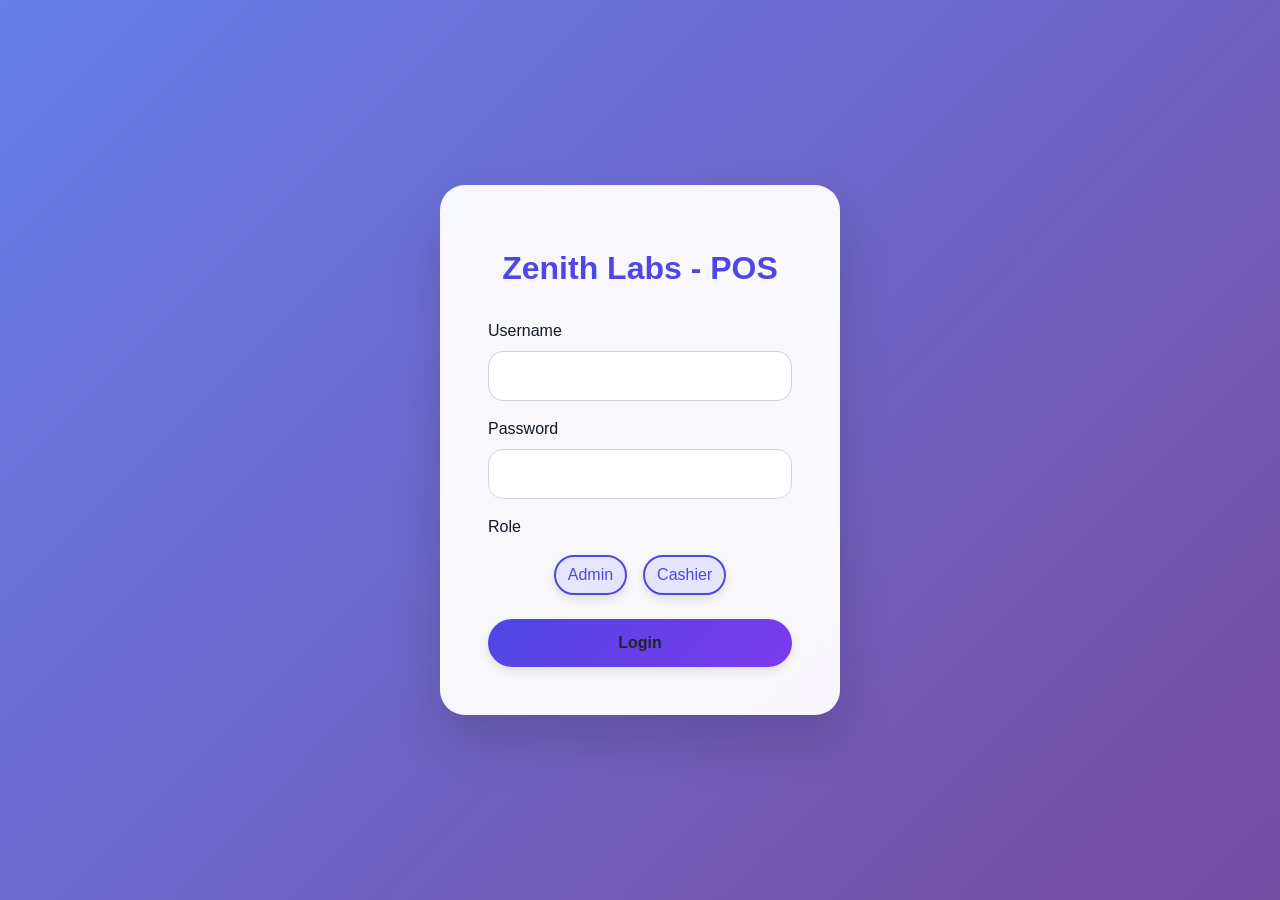
==== index.html @ c8cb4272 "Add files via upload" ====
<!DOCTYPE html>
<html lang="en">
<head>
    <meta charset="UTF-8">
    <meta name="viewport" content="width=device-width, initial-scale=1.0">
    <title>POS Login</title>
    <link rel="icon" href="ouroboros.png" type="image/png">
    <link href="https://fonts.googleapis.com/css2?family=Inter:wght@400;600&display=swap" rel="stylesheet">
    <link href="https://fonts.googleapis.com/css2?family=Material+Icons&display=swap" rel="stylesheet">
    <link href="https://cdn.jsdelivr.net/npm/bootstrap@5.3.0/dist/css/bootstrap.min.css" rel="stylesheet">
    <link rel="stylesheet" href="style.css">
    <script src="https://cdn.jsdelivr.net/npm/bootstrap@5.3.0/dist/js/bootstrap.bundle.min.js"></script>
    <!-- Security Headers (Note: Some headers like frame-ancestors and X-Frame-Options only work via HTTP headers) -->
    <meta http-equiv="Content-Security-Policy" content="default-src 'self'; script-src 'self' 'unsafe-inline' 'unsafe-eval' https://cdn.jsdelivr.net https://fonts.googleapis.com https://supabase.co https://accounts.google.com; style-src 'self' 'unsafe-inline' https://fonts.googleapis.com https://cdn.jsdelivr.net; font-src 'self' https://fonts.gstatic.com https://cdn.jsdelivr.net; img-src 'self' data: https:; connect-src 'self' https://supabase.co ws://localhost:4000 http://localhost:4000 https://cdn.jsdelivr.net https://accounts.google.com;">
    <meta http-equiv="X-Content-Type-Options" content="nosniff">
    <meta http-equiv="X-XSS-Protection" content="1; mode=block">
    <meta http-equiv="Referrer-Policy" content="strict-origin-when-cross-origin">
    <meta http-equiv="Permissions-Policy" content="geolocation=(), microphone=(), camera=(), payment=()">
    <style>
        body {
            display: flex;
            align-items: center;
            justify-content: center;
            min-height: 100vh;
            background: linear-gradient(135deg, #667eea 0%, #764ba2 100%);
        }
        .login-container {
            background: rgba(255, 255, 255, 0.95);
            backdrop-filter: blur(15px);
            border-radius: 25px;
            box-shadow: 0 25px 50px rgba(0, 0, 0, 0.15);
            padding: 3rem;
            width: 100%;
            max-width: 400px;
            animation: fadeIn 0.6s ease-in;
            position: relative;
            padding-top: 4rem; /* space for overlay alert */
        }
        .login-container h2 {
            text-align: center;
            margin-bottom: 2rem;
            color: #4f46e5;
            font-weight: 600;
        }
        #app-alert-container {
            position: absolute;
            top: 0.75rem;
            left: 0;
            right: 0;
            z-index: 10;
            pointer-events: none;
        }
        #app-alert-container .app-alert {
            pointer-events: auto;
        }
        .form-control {
            border-radius: 15px;
            border: 1px solid #d1d5db;
            padding: 0.75rem;
            font-family: 'Inter', sans-serif;
        }
        .form-control:focus {
            border-color: #4f46e5;
            box-shadow: 0 0 0 3px rgba(79, 70, 229, 0.1);
        }
        .btn-login {
            background: linear-gradient(135deg, #4f46e5, #7c3aed);
            border: none;
            border-radius: 25px;
            padding: 0.75rem 2rem;
            font-weight: 600;
            width: 100%;
            transition: all 0.3s ease;
        }
        .btn-login:hover {
            transform: translateY(-3px);
            box-shadow: 0 10px 25px rgba(79, 70, 229, 0.3);
        }
        .role-btn {
            background: rgba(79, 70, 229, 0.1);
            border: 2px solid #4f46e5;
            color: #4f46e5;
            margin: 0.5rem;
            transition: all 0.3s ease;
        }
        .role-btn:hover {
            background: #4f46e5;
            color: white;
        }
        
        .material-icons {
            font-family: 'Material Icons';
            font-weight: normal;
            font-style: normal;
            font-size: 1.2rem;
            line-height: 1;
            letter-spacing: normal;
            text-transform: none;
            display: inline-block;
            white-space: nowrap;
            word-wrap: normal;
            direction: ltr;
            -webkit-font-feature-settings: 'liga';
            font-feature-settings: 'liga';
            -webkit-font-smoothing: antialiased;
            vertical-align: middle;
        }
    </style>
</head>
<body>
    <div class="login-container">
        <h2>Zenith Labs - POS</h2>
        <div id="app-alert-container" class="mb-3"></div>
        <script src="security-system.js"></script>
        <script src="anti-cloning.js"></script>
        <script src="code-obfuscator.js"></script>
        <script src="license-manager.js"></script>
        <script src="secure-auth.js"></script>
        <script src="access-control.js"></script>
        <script src="db.js"></script>
        <script>
            // Compatibility hash function for existing password system
            async function hashPassword(password) {
                const encoder = new TextEncoder();
                const data = encoder.encode(password);
                const hashBuffer = await crypto.subtle.digest('SHA-256', data);
                const hashArray = Array.from(new Uint8Array(hashBuffer));
                return hashArray.map(b => b.toString(16).padStart(2, '0')).join('');
            }

            function showNotification(message, type = 'info', duration = 3000) {
                const container = document.getElementById('app-alert-container');
                const alert = document.createElement('div');
                alert.className = `alert alert-${type} app-alert alert-dismissible fade show`;
                alert.innerHTML = `
                    ${message}
                    <button type="button" class="btn-close" data-bs-dismiss="alert"></button>
                `;
                container.appendChild(alert);
                
                setTimeout(() => {
                    if (alert.parentNode) {
                        alert.remove();
                    }
                }, duration);
            }
        </script>
        <form id="login-form">
            <div class="mb-3">
                <label for="username" class="form-label">Username</label>
                <input type="text" class="form-control" id="username" required>
            </div>
            <div class="mb-3">
                <label for="password" class="form-label">Password</label>
                <input type="password" class="form-control" id="password" required>
            </div>
            <div class="mb-3">
                <label class="form-label">Role</label>
                <div class="d-flex justify-content-center">
                    <button type="button" class="btn role-btn" id="admin-role">Admin</button>
                    <button type="button" class="btn role-btn" id="cashier-role">Cashier</button>
                </div>
            </div>
            <button type="submit" class="btn btn-login">Login</button>
        </form>
    </div>
    
    <!-- New Device OTP Modal -->
        <script>
        function showNotification(message, type = 'info', duration = 3000) {
            const container = document.getElementById('app-alert-container');
            if (!container) {
                alert(message);
                return;
            }

            // Quickly fade out any existing alerts when showing a new one
            Array.from(container.children).forEach(existing => {
                existing.classList.add('app-alert-fadeout');
                setTimeout(() => {
                    if (existing.parentNode) existing.parentNode.removeChild(existing);
                }, 150);
            });

            const wrapper = document.createElement('div');
            wrapper.className = `app-alert app-alert-${type} mb-2`;
            wrapper.innerHTML = `
                <div class="app-alert-message">${message}</div>
                <button type="button" class="app-alert-close" aria-label="Close">&times;</button>
            `;
            container.appendChild(wrapper);

            const close = () => {
                wrapper.classList.add('app-alert-fadeout');
                setTimeout(() => {
                    if (wrapper.parentNode) wrapper.parentNode.removeChild(wrapper);
                }, 150);
            };

            const closeBtn = wrapper.querySelector('.app-alert-close');
            if (closeBtn) {
                closeBtn.addEventListener('click', close);
            }

            if (duration && duration > 0) {
                setTimeout(close, duration);
            }
        }

        async function hashPassword(password) {
            if (!window.crypto || !window.crypto.subtle) {
                throw new Error('Secure hashing is not supported in this browser.');
            }
            const encoder = new TextEncoder();
            const data = encoder.encode(password);
            const hashBuffer = await crypto.subtle.digest('SHA-256', data);
            const hashArray = Array.from(new Uint8Array(hashBuffer));
            const hashHex = hashArray.map(b => b.toString(16).padStart(2, '0')).join('');
            return hashHex;
        }

        let selectedRole = '';
        
        // OTP Generation System
        class OTPManager {
            constructor() {
                this.otps = JSON.parse(localStorage.getItem('generated_otps') || '{}');
                this.cleanupExpiredOTPs();
            }
            
            generateOTP(length = 8) {
                const chars = 'ABCDEFGHIJKLMNOPQRSTUVWXYZ0123456789';
                let otp = '';
                for (let i = 0; i < length; i++) {
                    otp += chars.charAt(Math.floor(Math.random() * chars.length));
                }
                return otp;
            }
            
            createOTP(role, durationHours = 24) {
                const otp = this.generateOTP();
                const expiresAt = Date.now() + (durationHours * 60 * 60 * 1000);
                
                const otpData = {
                    otp: otp,
                    role: role,
                    createdAt: Date.now(),
                    expiresAt: expiresAt,
                    used: false
                };
                
                // Store OTP for the role
                this.otps[otp] = otpData;
                localStorage.setItem('generated_otps', JSON.stringify(this.otps));
                
                                
                return otpData;
            }
            
            validateOTP(role, enteredOTP) {
                // Check if it's a generated OTP
                const otpData = this.otps[enteredOTP.toUpperCase()];
                
                if (otpData && !otpData.used && Date.now() < otpData.expiresAt) {
                    if (otpData.role === role) {
                        // Mark as used
                        otpData.used = true;
                        this.otps[enteredOTP.toUpperCase()] = otpData;
                        localStorage.setItem('generated_otps', JSON.stringify(this.otps));
                        return true;
                    }
                }
                
                                
                return false;
            }
            
            cleanupExpiredOTPs() {
                const now = Date.now();
                let cleaned = false;
                
                // Clean generated OTPs
                for (const [otp, data] of Object.entries(this.otps)) {
                    if (now > data.expiresAt) {
                        delete this.otps[otp];
                        cleaned = true;
                    }
                }
                
                                
                if (cleaned) {
                    localStorage.setItem('generated_otps', JSON.stringify(this.otps));
                }
            }
            
            getActiveOTPs() {
                this.cleanupExpiredOTPs();
                const active = [];
                const now = Date.now();
                
                for (const [otp, data] of Object.entries(this.otps)) {
                    if (!data.used && now < data.expiresAt) {
                        active.push({ ...data, remainingTime: data.expiresAt - now });
                    }
                }
                
                return active.sort((a, b) => b.expiresAt - a.expiresAt);
            }
        }
        
        const otpManager = new OTPManager();

        // Device Detection System
        function getDeviceFingerprint() {
            const fingerprint = {
                userAgent: navigator.userAgent,
                language: navigator.language,
                platform: navigator.platform,
                screen: `${screen.width}x${screen.height}`,
                timezone: Intl.DateTimeFormat().resolvedOptions().timeZone,
                colorDepth: screen.colorDepth,
                pixelRatio: window.devicePixelRatio || 1,
                date: new Date().toISOString().split('T')[0]
            };
            
            // Create a simple hash
            const fingerprintStr = JSON.stringify(fingerprint);
            let hash = 0;
            for (let i = 0; i < fingerprintStr.length; i++) {
                const char = fingerprintStr.charCodeAt(i);
                hash = ((hash << 5) - hash) + char;
                hash = hash & hash; // Convert to 32-bit integer
            }
            return Math.abs(hash).toString(36);
        }

        function isNewDevice() {
            const fingerprint = getDeviceFingerprint();
            const storedDevices = JSON.parse(localStorage.getItem('known_devices') || '{}');
            
            if (!storedDevices[fingerprint]) {
                // Register this new device
                storedDevices[fingerprint] = {
                    firstSeen: new Date().toISOString(),
                    lastSeen: new Date().toISOString()
                };
                localStorage.setItem('known_devices', JSON.stringify(storedDevices));
                return true;
            }
            
            // Update last seen
            storedDevices[fingerprint].lastSeen = new Date().toISOString();
            localStorage.setItem('known_devices', JSON.stringify(storedDevices));
            return false;
        }

        function checkForNewDevice() {
            // Temporary password functionality removed - device check disabled
            console.log('🔓 Device check disabled - temporary password system removed');
        }

        
        // Check for new device on page load
        document.addEventListener('DOMContentLoaded', () => {
            checkForNewDevice();
        });

        document.getElementById('admin-role').addEventListener('click', () => {
            selectedRole = 'admin';
            document.getElementById('admin-role').classList.add('active');
            document.getElementById('cashier-role').classList.remove('active');
        });

        document.getElementById('cashier-role').addEventListener('click', () => {
            selectedRole = 'cashier';
            document.getElementById('cashier-role').classList.add('active');
            document.getElementById('admin-role').classList.remove('active');
        });

        document.getElementById('login-form').addEventListener('submit', async (e) => {
            e.preventDefault();
            const username = document.getElementById('username').value.trim();
            const password = document.getElementById('password').value;

            if (!selectedRole) {
                showNotification('Please select a role (Admin or Cashier).', 'warning', 4000);
                return;
            }

            const expectedUsername = selectedRole === 'admin' ? 'admin' : 'cashier';
            if (username !== expectedUsername) {
                showNotification('Invalid username for selected role.', 'danger', 4000);
                return;
            }

            const hashKey = selectedRole === 'admin' ? 'user_admin_hash' : 'user_cashier_hash';
            const storedHash = localStorage.getItem(hashKey);

            try {
                // Temporary password functionality removed - only check stored hash
                if (!storedHash) {
                    // First-time setup for this role - check for default password
                    const defaultPassword = selectedRole === 'admin' ? 'admin123' : 'cashier123';
                    
                    if (password === defaultPassword) {
                        // Set the default password as the stored password
                        const newHash = await hashPassword(defaultPassword);
                        localStorage.setItem(hashKey, newHash);
                        console.log('Default password set and stored for first-time setup');
                        showNotification(`Default ${selectedRole} password accepted! You can change it later.`, 'success', 3000);
                        // Continue with login
                        continueLogin();
                    } else if (!password || password.length < 6) {
                        showNotification('For first-time setup, please use the default password or choose a stronger password (at least 6 characters).', 'warning', 4000);
                        return;
                    } else {
                        // User chose a custom password
                        const newHash = await hashPassword(password);
                        localStorage.setItem(hashKey, newHash);
                        console.log('Custom password hash stored for first-time setup');
                        // Continue with login
                        continueLogin();
                    }
                } else {
                    const enteredHash = await hashPassword(password);
                    if (enteredHash !== storedHash) {
                        showNotification('Invalid password.', 'danger', 4000);
                        return;
                    }
                }

                // Continue with login function
                function continueLogin() {
                    // Try to create secure session, fallback to simple session if it fails
                    try {
                        const session = createSecureSession(username, selectedRole);
                        console.log('Secure session created successfully');
                    } catch (sessionError) {
                        console.warn('Secure session failed, using fallback:', sessionError);
                        // Fallback to simple session
                        const simpleSession = {
                            role: selectedRole,
                            user: username,
                            issuedAt: Date.now(),
                            expiresAt: Date.now() + 2 * 60 * 60 * 1000 // 2 hours
                        };
                        sessionStorage.setItem('session', JSON.stringify(simpleSession));
                        console.log('Fallback session created');
                    }

                    console.log('Redirecting to:', selectedRole === 'admin' ? 'admin.html' : 'cashier.html');
                    window.location.href = selectedRole === 'admin' ? 'admin.html' : 'cashier.html';
                }

                // Continue with normal login
                continueLogin();
            } catch (err) {
                console.error('Login error:', err);
                showNotification('Login failed: ' + err.message, 'danger', 4000);
            }
        });
    </script>
</body>
</html>
---- style.css ----
/* style.css - Modern POS Design */

body {
    font-family: 'Inter', sans-serif;
    background: linear-gradient(135deg, #667eea 0%, #764ba2 100%);
    min-height: 100vh;
    margin: 0;
    color: #111827;
    overflow-x: hidden;
    overflow-y: auto;
}

/* Settings System Styles */
.admin-settings-section {
    background: white;
    border-radius: 10px;
    padding: 20px;
    margin-bottom: 20px;
    box-shadow: 0 2px 10px rgba(0, 0, 0, 0.1);
    border: 1px solid #e5e7eb;
}

.admin-form-grid {
    display: grid;
    gap: 15px;
}

.admin-form-grid-2 {
    grid-template-columns: 1fr 1fr;
}

.admin-form-grid-3 {
    grid-template-columns: 1fr 1fr 1fr;
}

@media (max-width: 768px) {
    .admin-form-grid-2,
    .admin-form-grid-3 {
        grid-template-columns: 1fr;
    }
}

/* Theme Styles */
.theme-light {
    --bg-primary: #ffffff;
    --bg-secondary: #f8f9fa;
    --text-primary: #111827;
    --text-secondary: #6b7280;
    --border-color: #e5e7eb;
    --accent-color: #3b82f6;
}

.theme-dark {
    --bg-primary: #1f2937;
    --bg-secondary: #374151;
    --text-primary: #f9fafb;
    --text-secondary: #d1d5db;
    --border-color: #4b5563;
    --accent-color: #60a5fa;
}

/* Theme will be set based on system preference via JavaScript */

body.theme-dark {
    background: #111827;
    color: #f9fafb;
}

body.theme-dark .admin-settings-section {
    background: #374151;
    border-color: #4b5563;
    color: #f9fafb;
}

body.theme-dark .card {
    background: #374151;
    border-color: #4b5563;
    color: #f9fafb;
}

body.theme-dark .form-control,
body.theme-dark .form-select {
    background: #1f2937;
    border-color: #4b5563;
    color: #f9fafb;
}

body.theme-dark .form-label {
    color: #d1d5db;
}

/* Animation Classes */
.animations-enabled .btn {
    transition: all 0.2s ease;
}

.animations-disabled .btn {
    transition: none;
}

.animations-enabled .btn:hover {
    transform: translateY(-1px);
    box-shadow: 0 4px 12px rgba(0, 0, 0, 0.15);
}

.animations-disabled .btn:hover {
    transform: none;
    box-shadow: none;
}

/* Cart Animations */
.cart-animations-enabled .cart-item {
    transition: all 0.3s ease;
}

.cart-animations-enabled .cart-item:hover {
    background: #f8f9fa;
    transform: translateX(5px);
}

/* Quick Add Buttons */
.quick-add-container {
    background: #f8f9fa;
    border-radius: 8px;
    padding: 15px;
    margin-bottom: 15px;
}

.quick-add-btn {
    width: 100%;
    transition: all 0.2s ease;
}

.quick-add-btn:hover {
    background: #3b82f6 !important;
    color: white !important;
    transform: scale(1.05);
}

/* Customer Info Section */
.customer-info-section {
    background: #f8f9fa;
    border-radius: 8px;
    padding: 15px;
    margin-bottom: 15px;
}

.customer-info-section h6 {
    color: #3b82f6;
    margin-bottom: 10px;
}

/* Partial Payment Options */
.partial-payment-options {
    background: #f8f9fa;
    border-radius: 8px;
    padding: 15px;
    margin-bottom: 15px;
}

/* Tax Breakdown */
.tax-breakdown {
    background: #f8f9fa;
    border-radius: 8px;
    padding: 15px;
    margin-top: 10px;
}

.tax-breakdown .d-flex {
    margin-bottom: 5px;
}

/* Compact View */
.compact-view .card {
    margin-bottom: 10px;
}

.compact-view .card-body {
    padding: 10px;
}

.compact-view .btn {
    padding: 5px 10px;
    font-size: 0.875rem;
}

/* Settings Status Messages */
#settings-status {
    font-size: 0.875rem;
    margin-top: 10px;
}

#settings-last-saved {
    font-size: 0.75rem;
    color: #6b7280;
    margin-top: 5px;
}

/* Theme Preview */
.theme-preview {
    transition: all 0.3s ease;
}

.theme-preview.theme-dark {
    background: #1f2937 !important;
    color: #f9fafb !important;
}

/* Currency Display Updates */
.currency-symbol,
.price-display {
    transition: all 0.2s ease;
}

/* Date Display Updates */
.date-display {
    transition: all 0.2s ease;
}

/* Responsive Settings */
@media (max-width: 576px) {
    .admin-settings-section {
        padding: 15px;
        margin-bottom: 15px;
    }
    
    .admin-form-grid {
        gap: 10px;
    }
    
    .quick-add-container .row {
        gap: 10px;
    }
}

/* Settings Form Validation */
.form-control.is-invalid,
.form-select.is-invalid {
    border-color: #dc3545;
}

.form-control.is-valid,
.form-select.is-valid {
    border-color: #198754;
}

.invalid-feedback {
    color: #dc3545;
    font-size: 0.875rem;
    margin-top: 5px;
}

.valid-feedback {
    color: #198754;
    font-size: 0.875rem;
    margin-top: 5px;
}

/* Settings Loading State */
.settings-loading {
    opacity: 0.6;
    pointer-events: none;
}

.settings-loading::after {
    content: '';
    position: absolute;
    top: 50%;
    left: 50%;
    width: 20px;
    height: 20px;
    margin: -10px 0 0 -10px;
    border: 2px solid #3b82f6;
    border-top: 2px solid transparent;
    border-radius: 50%;
    animation: spin 1s linear infinite;
}

@keyframes spin {
    0% { transform: rotate(0deg); }
    100% { transform: rotate(360deg); }
}

/* Settings Success/Error States */
.settings-success {
    background: #d1fae5;
    border: 1px solid #10b981;
    color: #065f46;
    padding: 10px;
    border-radius: 5px;
    margin-bottom: 10px;
}

.settings-error {
    background: #fee2e2;
    border: 1px solid #ef4444;
    color: #991b1b;
    padding: 10px;
    border-radius: 5px;
    margin-bottom: 10px;
}

/* Export/Import Settings */
.settings-import-export {
    display: flex;
    gap: 10px;
    margin-top: 15px;
}

.settings-import-export .btn {
    flex: 1;
}

/* Settings Categories */
.settings-category-header {
    display: flex;
    align-items: center;
    margin-bottom: 15px;
    padding-bottom: 10px;
    border-bottom: 2px solid #e5e7eb;
}

.settings-category-header h5 {
    margin: 0;
    color: #3b82f6;
}

.settings-category-header i {
    margin-right: 10px;
    font-size: 1.2rem;
}

/* Settings Toggle Switches */
.form-switch .form-check-input {
    width: 3em;
    height: 1.5em;
    cursor: pointer;
}

.form-switch .form-check-input:checked {
    background-color: #3b82f6;
    border-color: #3b82f6;
}

.form-switch .form-check-input:focus {
    border-color: #3b82f6;
    outline: 0;
    box-shadow: 0 0 0 0.25rem rgba(59, 130, 246, 0.25);
}

/* Settings Help Text */
.settings-help-text {
    font-size: 0.75rem;
    color: #6b7280;
    margin-top: 5px;
    font-style: italic;
}

/* Settings Danger Zone */
.settings-danger-zone {
    background: #fef2f2;
    border: 2px solid #ef4444;
    border-radius: 8px;
    padding: 20px;
    margin-top: 20px;
}

.settings-danger-zone h5 {
    color: #dc2626;
    margin-bottom: 15px;
}

.settings-danger-zone .btn-outline-danger {
    border-color: #dc2626;
    color: #dc2626;
}

.settings-danger-zone .btn-outline-danger:hover {
    background: #dc2626;
    color: white;
}

/* Settings Progress Indicator */
.settings-progress {
    background: #e5e7eb;
    border-radius: 10px;
    height: 4px;
    margin-top: 10px;
    overflow: hidden;
}

.settings-progress-bar {
    background: #3b82f6;
    height: 100%;
    width: 0;
    transition: width 0.3s ease;
}

/* Settings Tooltips */
.settings-tooltip {
    position: relative;
    cursor: help;
}

.settings-tooltip::after {
    content: attr(data-tooltip);
    position: absolute;
    bottom: 100%;
    left: 50%;
    transform: translateX(-50%);
    background: #1f2937;
    color: white;
    padding: 5px 10px;
    border-radius: 4px;
    font-size: 0.75rem;
    white-space: nowrap;
    opacity: 0;
    pointer-events: none;
    transition: opacity 0.2s ease;
    z-index: 1000;
}

.settings-tooltip:hover::after {
    opacity: 1;
}


/* Admin page: full-height layout with scrollable tab area */
html, body.admin-page {
    height: 100%;
}


body.admin-page {
    display: flex;
    flex-direction: column;
}


body.admin-page > .container {
    flex: 1;
    display: flex;
    flex-direction: column;
    max-height: none;
    overflow: visible;
}


body.admin-page #adminTabContent {
    flex: 1;
    min-height: 0;
    display: flex;
    flex-direction: column;
}


body.admin-page #adminTabContent .tab-pane {
    flex: 0 0 auto;
    min-height: auto;
    overflow-y: visible;
}


body.admin-page #inventory {
    flex: 1 1 auto;
    min-height: 0;
    overflow-y: auto;
}


#admin-alert-container {
    max-width: 720px;
}

/* Advanced Business Intelligence Styles */
.bg-gradient-primary {
    background: linear-gradient(135deg, #667eea 0%, #764ba2 100%) !important;
}

.bg-gradient-success {
    background: linear-gradient(135deg, #10b981 0%, #059669 100%) !important;
}

.bg-gradient-warning {
    background: linear-gradient(135deg, #f59e0b 0%, #d97706 100%) !important;
}

.bg-gradient-info {
    background: linear-gradient(135deg, #3b82f6 0%, #2563eb 100%) !important;
}

.bg-gradient-dark {
    background: linear-gradient(135deg, #1f2937 0%, #111827 100%) !important;
}

/* Intelligence Dashboard Cards */
.intelligence-card {
    background: rgba(255, 255, 255, 0.95);
    backdrop-filter: blur(10px);
    border: 1px solid rgba(255, 255, 255, 0.2);
    border-radius: 16px;
    box-shadow: 0 8px 32px rgba(0, 0, 0, 0.1);
    transition: all 0.3s ease;
}

.intelligence-card:hover {
    transform: translateY(-4px);
    box-shadow: 0 12px 40px rgba(0, 0, 0, 0.15);
}

/* Metric Animations */
.metric-value {
    font-size: 2.5rem;
    font-weight: 700;
    background: linear-gradient(135deg, #667eea 0%, #764ba2 100%);
    -webkit-background-clip: text;
    -webkit-text-fill-color: transparent;
    background-clip: text;
    animation: pulse 2s infinite;
}

@keyframes pulse {
    0%, 100% { opacity: 1; }
    50% { opacity: 0.8; }
}

/* Chart Container Styles */
.chart-container {
    position: relative;
    height: 300px;
    background: rgba(255, 255, 255, 0.05);
    border-radius: 12px;
    padding: 20px;
}

/* Activity Feed Styles */
.activity-item {
    padding: 12px 16px;
    border-left: 3px solid #3b82f6;
    background: rgba(59, 130, 246, 0.05);
    margin-bottom: 8px;
    border-radius: 0 8px 8px 0;
    transition: all 0.3s ease;
}

.activity-item:hover {
    background: rgba(59, 130, 246, 0.1);
    transform: translateX(4px);
}

.activity-item.success {
    border-left-color: #10b981;
    background: rgba(16, 185, 129, 0.05);
}

.activity-item.warning {
    border-left-color: #f59e0b;
    background: rgba(245, 158, 11, 0.05);
}

.activity-item.danger {
    border-left-color: #ef4444;
    background: rgba(239, 68, 68, 0.05);
}

/* AI Score Badge */
.ai-score-badge {
    display: inline-block;
    padding: 8px 16px;
    border-radius: 20px;
    font-weight: 600;
    font-size: 0.875rem;
    background: linear-gradient(135deg, #10b981 0%, #059669 100%);
    color: white;
    box-shadow: 0 4px 12px rgba(16, 185, 129, 0.3);
    animation: glow 2s ease-in-out infinite alternate;
}

@keyframes glow {
    from { box-shadow: 0 4px 12px rgba(16, 185, 129, 0.3); }
    to { box-shadow: 0 4px 20px rgba(16, 185, 129, 0.5); }
}

/* Risk Level Indicators */
.risk-low {
    color: #10b981;
    background: rgba(16, 185, 129, 0.1);
    padding: 4px 12px;
    border-radius: 12px;
    font-weight: 600;
}

.risk-medium {
    color: #f59e0b;
    background: rgba(245, 158, 11, 0.1);
    padding: 4px 12px;
    border-radius: 12px;
    font-weight: 600;
}

.risk-high {
    color: #ef4444;
    background: rgba(239, 68, 68, 0.1);
    padding: 4px 12px;
    border-radius: 12px;
    font-weight: 600;
}

/* Predictive Chart Styles */
.predictive-chart {
    background: linear-gradient(135deg, rgba(102, 126, 234, 0.1) 0%, rgba(118, 75, 162, 0.1) 100%);
    border-radius: 12px;
    padding: 20px;
    position: relative;
    overflow: hidden;
}

.predictive-chart::before {
    content: '';
    position: absolute;
    top: 0;
    left: 0;
    right: 0;
    height: 2px;
    background: linear-gradient(90deg, #667eea, #764ba2, #667eea);
    animation: shimmer 2s linear infinite;
}

@keyframes shimmer {
    0% { transform: translateX(-100%); }
    100% { transform: translateX(100%); }
}

/* Performance Gauge Styles */
.performance-gauge {
    position: relative;
    width: 200px;
    height: 200px;
    margin: 0 auto;
}

/* Loading Animation */
.loading-pulse {
    animation: loadingPulse 1.5s ease-in-out infinite;
}

@keyframes loadingPulse {
    0%, 100% { opacity: 0.6; }
    50% { opacity: 1; }
}

/* Insight Cards */
.insight-card {
    background: linear-gradient(135deg, rgba(255, 255, 255, 0.9) 0%, rgba(255, 255, 255, 0.7) 100%);
    backdrop-filter: blur(10px);
    border: 1px solid rgba(255, 255, 255, 0.3);
    border-radius: 12px;
    padding: 16px;
    margin-bottom: 12px;
    transition: all 0.3s ease;
}

.insight-card:hover {
    transform: translateY(-2px);
    box-shadow: 0 8px 25px rgba(0, 0, 0, 0.1);
}

.insight-icon {
    width: 40px;
    height: 40px;
    border-radius: 10px;
    display: flex;
    align-items: center;
    justify-content: center;
    font-size: 1.2rem;
    margin-bottom: 12px;
}

.insight-icon.success {
    background: linear-gradient(135deg, #10b981 0%, #059669 100%);
    color: white;
}

.insight-icon.warning {
    background: linear-gradient(135deg, #f59e0b 0%, #d97706 100%);
    color: white;
}

.insight-icon.info {
    background: linear-gradient(135deg, #3b82f6 0%, #2563eb 100%);
    color: white;
}

.insight-icon.danger {
    background: linear-gradient(135deg, #ef4444 0%, #dc2626 100%);
    color: white;
}

/* Responsive Design */
@media (max-width: 768px) {
    .metric-value {
        font-size: 2rem;
    }
    
    .chart-container {
        height: 250px;
        padding: 15px;
    }
    
    .intelligence-card {
        margin-bottom: 20px;
    }
}

/* Premium Tab Styling */
.premium-tab {
    background: linear-gradient(135deg, #667eea 0%, #764ba2 100%) !important;
    color: white !important;
    border: none !important;
    font-weight: 600;
    position: relative;
    overflow: hidden;
    transition: all 0.3s ease;
}

.premium-tab::before {
    content: '';
    position: absolute;
    top: 0;
    left: -100%;
    width: 100%;
    height: 100%;
    background: linear-gradient(90deg, transparent, rgba(255,255,255,0.2), transparent);
    transition: left 0.5s ease;
}

.premium-tab:hover::before {
    left: 100%;
}

.premium-tab:hover {
    transform: translateY(-2px);
    box-shadow: 0 4px 12px rgba(102, 126, 234, 0.4);
    color: white !important;
}

.premium-tab.active {
    background: linear-gradient(135deg, #4f46e5 0%, #7c3aed 100%) !important;
    color: white !important;
    box-shadow: 0 4px 12px rgba(79, 70, 229, 0.4);
}

/* Premium Card Styling */
.premium-card {
    background: linear-gradient(135deg, #f3f4f6 0%, #e5e7eb 100%);
    border: 1px solid #d1d5db;
    border-radius: 12px;
    padding: 1.5rem;
    position: relative;
    overflow: hidden;
}

.premium-card::before {
    content: '';
    position: absolute;
    top: 0;
    left: 0;
    right: 0;
    height: 4px;
    background: linear-gradient(90deg, #667eea, #764ba2);
}

/* Premium Button Styling */
.premium-btn {
    background: linear-gradient(135deg, #667eea 0%, #764ba2 100%);
    color: white;
    border: none;
    padding: 0.5rem 1.5rem;
    border-radius: 8px;
    font-weight: 600;
    transition: all 0.3s ease;
    position: relative;
    overflow: hidden;
}

.premium-btn::before {
    content: '';
    position: absolute;
    top: 0;
    left: -100%;
    width: 100%;
    height: 100%;
    background: linear-gradient(90deg, transparent, rgba(255,255,255,0.2), transparent);
    transition: left 0.5s ease;
}

.premium-btn:hover::before {
    left: 100%;
}

.premium-btn:hover {
    transform: translateY(-2px);
    box-shadow: 0 4px 12px rgba(102, 126, 234, 0.4);
    color: white;
}

/* Premium Badge Styling */
.premium-badge {
    background: linear-gradient(135deg, #f59e0b 0%, #d97706 100%);
    color: white;
    padding: 0.25rem 0.75rem;
    border-radius: 20px;
    font-size: 0.75rem;
    font-weight: 600;
    display: inline-flex;
    align-items: center;
    gap: 0.25rem;
}

.premium-badge::before {
    content: '⭐';
    font-size: 0.8rem;
}

/* Premium Alert Styling */
.premium-alert {
    background: linear-gradient(135deg, #fef3c7 0%, #fde68a 100%);
    border: 1px solid #f59e0b;
    border-radius: 8px;
    padding: 1rem;
    position: relative;
}

.premium-alert::before {
    content: '💎';
    position: absolute;
    top: 0.5rem;
    right: 0.5rem;
    font-size: 1.2rem;
}

/* Premium Chart Container */
.premium-chart-container {
    background: white;
    border-radius: 12px;
    padding: 1.5rem;
    box-shadow: 0 4px 6px rgba(0, 0, 0, 0.1);
    position: relative;
}

.premium-chart-container::before {
    content: '';
    position: absolute;
    top: 0;
    left: 0;
    right: 0;
    height: 3px;
    background: linear-gradient(90deg, #667eea, #764ba2);
    border-radius: 12px 12px 0 0;
}

/* Premium Metric Card */
.premium-metric {
    background: white;
    border-radius: 12px;
    padding: 1.5rem;
    text-align: center;
    box-shadow: 0 4px 6px rgba(0, 0, 0, 0.1);
    transition: all 0.3s ease;
    position: relative;
    overflow: hidden;
}

.premium-metric::before {
    content: '';
    position: absolute;
    top: 0;
    left: 0;
    right: 0;
    height: 3px;
    background: linear-gradient(90deg, #667eea, #764ba2);
}

.premium-metric:hover {
    transform: translateY(-4px);
    box-shadow: 0 8px 12px rgba(0, 0, 0, 0.15);
}

.premium-metric .metric-value {
    font-size: 2rem;
    font-weight: 700;
    color: #1f2937;
    margin: 0.5rem 0;
}

.premium-metric .metric-label {
    font-size: 0.875rem;
    color: #6b7280;
    font-weight: 500;
}

.premium-metric .metric-icon {
    font-size: 2.5rem;
    margin-bottom: 0.5rem;
}

/* Premium Progress Bar */
.premium-progress {
    background: #e5e7eb;
    border-radius: 10px;
    overflow: hidden;
    height: 8px;
    position: relative;
}

.premium-progress-bar {
    background: linear-gradient(90deg, #667eea, #764ba2);
    height: 100%;
    border-radius: 10px;
    transition: width 0.3s ease;
    position: relative;
}

.premium-progress-bar::after {
    content: '';
    position: absolute;
    top: 0;
    left: 0;
    right: 0;
    bottom: 0;
    background: linear-gradient(90deg, transparent, rgba(255,255,255,0.3), transparent);
    animation: shimmer 2s infinite;
}

@keyframes shimmer {
    0% { transform: translateX(-100%); }
    100% { transform: translateX(100%); }
}

/* Premium Table Styling */
.premium-table {
    background: white;
    border-radius: 12px;
    overflow: hidden;
    box-shadow: 0 4px 6px rgba(0, 0, 0, 0.1);
}

.premium-table thead {
    background: linear-gradient(135deg, #667eea 0%, #764ba2 100%);
    color: white;
}

.premium-table th {
    font-weight: 600;
    text-transform: uppercase;
    font-size: 0.75rem;
    letter-spacing: 0.05em;
    padding: 1rem;
}

.premium-table td {
    padding: 1rem;
    border-bottom: 1px solid #e5e7eb;
}

.premium-table tbody tr:hover {
    background: #f9fafb;
}

/* Premium Modal Styling */
.premium-modal .modal-content {
    border-radius: 16px;
    border: none;
    box-shadow: 0 20px 25px -5px rgba(0, 0, 0, 0.1);
}

.premium-modal .modal-header {
    background: linear-gradient(135deg, #667eea 0%, #764ba2 100%);
    color: white;
    border-radius: 16px 16px 0 0;
    border: none;
}

.premium-modal .modal-title {
    font-weight: 600;
}

.premium-modal .btn-close {
    filter: brightness(0) invert(1);
}

.cashier-sidebar-actions {
    background: #ffffff;
    border-radius: 14px;
    border: 1px solid rgba(148, 163, 184, 0.6);
    box-shadow: 0 10px 25px rgba(15, 23, 42, 0.18);
    padding: 0.75rem;
}

/* Cashier mobile cart icon (top-right on small screens) */
.cashier-mobile-cart-btn {
    position: relative;
    display: inline-flex;
    align-items: center;
    gap: 0.35rem;
    padding-inline: 0.75rem;
}

.cashier-cart-icon {
    display: inline-flex;
    align-items: center;
    justify-content: center;
    width: 22px;
    height: 22px;
}

.cashier-cart-icon svg {
    width: 100%;
    height: 100%;
}

.cashier-cart-count-badge {
    min-width: 20px;
    height: 20px;
    border-radius: 999px;
    background: #ef4444;
    color: #ffffff;
    font-size: 0.75rem;
    display: inline-flex;
    align-items: center;
    justify-content: center;
    padding: 0 0.25rem;
    visibility: hidden; /* becomes visible when cart has items */
}

@media (min-width: 768px) {
    .cashier-mobile-cart-btn {
        display: none !important;
    }
}

/* Cashier desktop/tablet floating cart icon (top-right on medium and large screens) */
.cashier-desktop-cart-btn {
    position: fixed;
    top: 20px;
    right: 20px;
    z-index: 9999; /* Highest z-index to ensure it's on top */
    display: none; /* Hidden by default, shown on desktop/tablet */
    align-items: center;
    gap: 0.35rem;
    padding: 0.75rem 1rem;
    background: white;
    border: 2px solid #4f46e5;
    color: #4f46e5;
    border-radius: 50px;
    box-shadow: 0 4px 20px rgba(79, 70, 229, 0.2);
    transition: all 0.3s ease;
    font-weight: 600;
}

@media (min-width: 768px) {
    .cashier-desktop-cart-btn {
        display: flex; /* Show on desktop and tablet */
    }
}

.cashier-desktop-cart-btn:hover {
    background: #4f46e5;
    color: white;
    transform: translateY(-2px);
    box-shadow: 0 6px 25px rgba(79, 70, 229, 0.3);
}

/* Desktop cart button press animation */
.cashier-desktop-cart-btn:active {
    transform: scale(0.95);
    box-shadow: 0 2px 10px rgba(79, 70, 229, 0.2);
    transition: transform 0.1s ease-in-out, box-shadow 0.1s ease-in-out;
}

/* Inline desktop cart button (inside tab) */
.cashier-desktop-cart-btn-inline {
    display: inline-flex;
    align-items: center;
    gap: 0.35rem;
    padding: 0.5rem 0.75rem;
    background: white;
    border: 2px solid #4f46e5;
    color: #4f46e5;
    border-radius: 50px;
    box-shadow: 0 2px 10px rgba(79, 70, 229, 0.1);
    transition: all 0.3s ease;
    font-weight: 600;
    font-size: 0.9rem;
    position: relative;
}

.cashier-desktop-cart-btn-inline:hover {
    background: #4f46e5;
    color: white;
    transform: translateY(-1px);
    box-shadow: 0 4px 15px rgba(79, 70, 229, 0.2);
}

.cashier-desktop-cart-btn-inline:active {
    transform: scale(0.95);
    box-shadow: 0 1px 5px rgba(79, 70, 229, 0.2);
    transition: transform 0.1s ease-in-out;
}

.cashier-desktop-cart-btn-inline .cashier-cart-icon {
    width: 18px;
    height: 18px;
    transition: all 0.3s ease;
}

.cashier-desktop-cart-btn-inline:hover .cashier-cart-icon {
    transform: scale(1.1);
}

.cashier-desktop-cart-btn-inline .cashier-cart-count-badge {
    position: absolute;
    top: -5px;
    right: -5px;
    background: #dc2626;
    color: white;
    border-radius: 999px;
    padding: 2px 6px;
    font-size: 0.7rem;
    font-weight: 700;
    min-width: 18px;
    text-align: center;
    visibility: hidden;
}

.cashier-desktop-cart-btn-inline .cashier-cart-count-badge:not(:empty) {
    visibility: visible;
}

/* Desktop cart icon animations */
.cashier-desktop-cart-btn .cashier-cart-icon {
    transition: all 0.3s ease;
}

.cashier-desktop-cart-btn:hover .cashier-cart-icon {
    transform: scale(1.1);
}

/* Desktop cart badge */
.cashier-desktop-cart-btn .cashier-cart-count-badge {
    visibility: hidden; /* becomes visible when cart has items */
    background: #ef4444;
    color: white;
    min-width: 22px;
    height: 22px;
    font-size: 0.8rem;
    font-weight: 600;
}

/* Tablet-specific adjustments */
@media (min-width: 768px) and (max-width: 1023.98px) {
    .cashier-desktop-cart-btn {
        top: 15px;
        right: 15px;
        padding: 0.6rem 0.8rem;
        font-size: 0.9rem;
    }
    
    .cashier-desktop-cart-btn .cashier-cart-icon {
        width: 20px;
        height: 20px;
    }
}

/* Large screen adjustments */
@media (min-width: 1200px) {
    .cashier-desktop-cart-btn {
        top: 25px;
        right: 25px;
        padding: 0.8rem 1.2rem;
    }
}

/* Ensure no conflicts with other fixed elements */
.cashier-desktop-cart-btn {
    font-family: 'Inter', sans-serif;
}

/* Make sure it's above all other content */
.cashier-desktop-cart-btn:focus {
    outline: 2px solid #4f46e5;
    outline-offset: 2px;
}

/* Floating circle used for fly-to-cart animation */
.cashier-cart-flyer {
    pointer-events: none;
}

@media (max-width: 767.98px) {
    /* Mobile cashier layout: fullscreen white body and card */
    .pos-shell {
        padding: 0;
    }
    .pos-shell > .container-fluid {
        padding: 0;
    }
    .pos-main-card {
        min-height: 100vh;
        border-radius: 0;
        box-shadow: none;
        border: none;
    }

    /* Add comfortable breathing room for cashier content on mobile */
    .pos-main-card .card-body {
        padding: 1rem 1.25rem 1.5rem;
    }

    /* Inventory grid: 2 cards per row on mobile */
    .inventory-table tbody tr {
        flex: 0 0 calc(50% - 0.75rem);
        max-width: calc(50% - 0.75rem);
    }
}

/* Generic container card (used by admin.html and other simple pages) */
.container {
    background: rgba(255, 255, 255, 0.95);
    backdrop-filter: blur(10px);
    border-radius: 20px;
    box-shadow: 0 20px 40px rgba(0, 0, 0, 0.1);
    padding: 2rem;
    animation: fadeIn 0.5s ease-in;
}

.pos-shell {
    display: flex;
    flex-direction: column;
    padding: 0.75rem;
}

h1 {
    color: #f9fafb;
    font-weight: 600;
    margin-bottom: 0.25rem;
    text-shadow: 0 2px 8px rgba(15, 23, 42, 0.4);
}

/* Headings inside generic container (e.g., Admin Panel) */
.container h1 {
    color: #4f46e5;  
    text-shadow: 0 2px 4px rgba(0, 0, 0, 0.1);
}

.nav-tabs {
    border: none;
    background: rgba(255, 255, 255, 0.8);
    border-radius: 15px;
    padding: 0.5rem;
    box-shadow: 0 4px 15px rgba(0, 0, 0, 0.1);
}

.nav-tabs .nav-link {
    border: none;
    color: #6b7280;
    font-weight: 500;
    border-radius: 10px;
    transition: all 0.3s ease;
}

.nav-tabs .nav-link.active {
    background: linear-gradient(135deg, #4f46e5, #7c3aed);
    color: white;
    box-shadow: 0 4px 10px rgba(79, 70, 229, 0.3);
}

.nav-tabs .nav-link:hover {
    background: rgba(79, 70, 229, 0.1);
    color: #4f46e5;
}

/* Admin page: full-height layout with scrollable tab area */
html, body.admin-page {
    height: 100%;
}

body.admin-page {
    display: flex;
    flex-direction: column;
}

body.admin-page #adminTabContent {
    flex: 1;
    min-height: 0;
    display: flex;
    flex-direction: column;
}

body.admin-page #adminTabContent .tab-pane {
    flex: 0 0 auto;
    min-height: auto;
    overflow-y: visible;
}

body.admin-page #inventory {
    flex: 1 1 auto;
    min-height: 0;
    overflow-y: auto;
}

/* Professional Admin Panel - Transparent Borders with Shadows */
#adminTabPanel .form-control {
    border: 1px solid transparent;
    background: #ffffff;
    box-shadow: 0 1px 3px rgba(0, 0, 0, 0.1);
    transition: all 0.2s ease;
}

#adminTabPanel .form-control:focus {
    border-color: #3b82f6;
    box-shadow: 0 0 0 0.2rem rgba(59, 130, 246, 0.25), 0 1px 3px rgba(0, 0, 0, 0.1);
}

#adminTabPanel .input-group-text {
    border: 1px solid transparent;
    background: #f8f9fa;
    box-shadow: 0 1px 3px rgba(0, 0, 0, 0.1);
}

#adminTabPanel .table {
    border: 1px solid transparent;
    box-shadow: 0 2px 4px rgba(0, 0, 0, 0.1);
}

#adminTabPanel .table th {
    border-top: 1px solid transparent;
    border-bottom: 1px solid transparent;
    box-shadow: 0 1px 2px rgba(0, 0, 0, 0.05);
}

#adminTabPanel .table td {
    border-top: 1px solid transparent;
    box-shadow: 0 1px 2px rgba(0, 0, 0, 0.03);
}

#adminTabPanel .card {
    border: 1px solid transparent;
    box-shadow: 0 4px 6px rgba(0, 0, 0, 0.1);
}

#adminTabPanel .btn {
    border: 1px solid transparent;
    box-shadow: 0 2px 4px rgba(0, 0, 0, 0.1);
}

#adminTabPanel .btn-outline-primary {
    border-color: #3b82f6;
    box-shadow: 0 2px 4px rgba(59, 130, 246, 0.2);
}

#adminTabPanel .btn-outline-secondary {
    border-color: #6b7280;
    box-shadow: 0 2px 4px rgba(107, 114, 128, 0.2);
}

#adminTabPanel .table-responsive {
    border: 1px solid transparent;
    box-shadow: 0 2px 4px rgba(0, 0, 0, 0.1);
}

#adminTabPanel .input-group {
    box-shadow: 0 2px 4px rgba(0, 0, 0, 0.1);
}

#adminTabPanel .form-select {
    border: 1px solid transparent;
    box-shadow: 0 1px 3px rgba(0, 0, 0, 0.1);
}

#adminTabPanel .form-select:focus {
    border-color: #3b82f6;
    box-shadow: 0 0 0 0.2rem rgba(59, 130, 246, 0.25), 0 1px 3px rgba(0, 0, 0, 0.1);
}

/* Remove borders from all admin panel elements but add shadows */
#adminTabPanel * {
    border-color: transparent !important;
}

/* Add shadows to common elements */
#adminTabPanel .card,
#adminTabPanel .table-responsive,
#adminTabPanel .input-group,
#adminTabPanel .form-control,
#adminTabPanel .form-select,
#adminTabPanel .btn,
#adminTabPanel .table {
    box-shadow: 0 2px 4px rgba(0, 0, 0, 0.1) !important;
}

/* Enhanced shadows for cards and containers */
#adminTabPanel .card {
    box-shadow: 0 4px 6px rgba(0, 0, 0, 0.1) !important;
}

#adminTabPanel .table-responsive {
    box-shadow: 0 3px 5px rgba(0, 0, 0, 0.1) !important;
}

/* Allow specific borders for focus states and interactions */
#adminTabPanel .form-control:focus,
#adminTabPanel .btn:focus,
#adminTabPanel .btn:focus-visible,
#adminTabPanel .form-select:focus {
    border-color: #3b82f6 !important;
}

#adminTabPanel .btn-outline-primary,
#adminTabPanel .btn-outline-secondary,
#adminTabPanel .btn-outline-success,
#adminTabPanel .btn-outline-danger,
#adminTabPanel .btn-outline-warning,
#adminTabPanel .btn-outline-info,
#adminTabPanel .btn-outline-light,
#adminTabPanel .btn-outline-dark {
    border-color: currentColor !important;
}

/* Hover effects with enhanced shadows */
#adminTabPanel .btn:hover {
    box-shadow: 0 4px 8px rgba(0, 0, 0, 0.15) !important;
    transform: translateY(-1px);
}

#adminTabPanel .card:hover {
    box-shadow: 0 6px 8px rgba(0, 0, 0, 0.12) !important;
}

#adminTabPanel .table-responsive:hover {
    box-shadow: 0 4px 6px rgba(0, 0, 0, 0.12) !important;
}

/* Professional Admin Navigation - Base Responsive Design */
#adminTabs {
    display: grid;
    gap: 0.25rem;
    grid-template-columns: repeat(auto-fit, minmax(80px, 1fr));
    padding: 0.75rem;
    background: #ffffff;
    border: 1px solid transparent;
    border-radius: 8px;
    box-shadow: 0 1px 3px rgba(0, 0, 0, 0.1);
    margin-bottom: 1.5rem;
    width: 100%;
}

#adminTabs .nav-link {
    padding: 0.625rem 0.75rem;
    text-align: center;
    font-weight: 500;
    font-size: 0.75rem;
    font-family: -apple-system, BlinkMacSystemFont, 'Segoe UI', Roboto, sans-serif;
    border-radius: 6px;
    transition: all 0.2s ease;
    white-space: nowrap;
    overflow: hidden;
    text-overflow: ellipsis;
    min-height: 40px;
    display: flex;
    align-items: center;
    justify-content: center;
    background: #ffffff;
    border: 1px solid transparent;
    color: #374151;
    text-decoration: none;
    cursor: pointer;
    line-height: 1.2;
}

#adminTabs .nav-link:hover {
    background: #f9fafb;
    border-color: transparent;
    color: #111827;
    transform: translateY(-1px);
    box-shadow: 0 2px 4px rgba(0, 0, 0, 0.1);
}

#adminTabs .nav-link.active {
    background: #1f2937;
    border-color: transparent;
    color: #ffffff;
    font-weight: 600;
    box-shadow: 0 2px 4px rgba(0, 0, 0, 0.15);
}

#adminTabs .nav-link:focus {
    outline: 2px solid #3b82f6;
    outline-offset: 2px;
}

/* Small Mobile Devices (320px - 479px) */
@media (max-width: 479px) {
    #adminTabs {
        grid-template-columns: repeat(2, 1fr);
        gap: 0.375rem;
        padding: 0.625rem;
        margin-bottom: 1rem;
    }
    
    #adminTabs .nav-link {
        padding: 0.5rem 0.625rem;
        font-size: 0.6875rem;
        min-height: 36px;
        line-height: 1.1;
    }
    
    #adminTabPanel {
        padding: 1rem;
        margin-bottom: 1rem;
    }
    
    #adminTabPanel .btn {
        padding: 0.5rem 1rem;
        font-size: 0.75rem;
    }
    
    #adminTabPanel .form-control,
    #adminTabPanel .form-select {
        padding: 0.5rem;
        font-size: 0.75rem;
    }
    
    #adminTabPanel .card {
        margin-bottom: 0.75rem;
    }
    
    #adminTabPanel .table {
        font-size: 0.6875rem;
    }
    
    #adminTabPanel .table th {
        padding: 0.5rem 0.25rem;
        font-size: 0.625rem;
    }
    
    #adminTabPanel .table td {
        padding: 0.5rem 0.25rem;
    }
}

/* Large Mobile Devices (480px - 767px) */
@media (min-width: 480px) and (max-width: 767px) {
    #adminTabs {
        grid-template-columns: repeat(3, 1fr);
        gap: 0.5rem;
        padding: 0.75rem;
    }
    
    #adminTabs .nav-link {
        padding: 0.625rem 0.75rem;
        font-size: 0.75rem;
        min-height: 40px;
    }
    
    #adminTabPanel {
        padding: 1.25rem;
    }
    
    #adminTabPanel .btn {
        padding: 0.625rem 1.25rem;
        font-size: 0.8125rem;
    }
    
    #adminTabPanel .form-control,
    #adminTabPanel .form-select {
        padding: 0.625rem;
        font-size: 0.8125rem;
    }
}

/* Tablet Devices (768px - 991px) */
@media (min-width: 768px) and (max-width: 991px) {
    #adminTabs {
        grid-template-columns: repeat(4, 1fr);
        gap: 0.5rem;
        padding: 1rem;
        background: #ffffff;
        border: 1px solid transparent;
        border-radius: 10px;
        box-shadow: 0 2px 4px rgba(0, 0, 0, 0.06);
    }
    
    #adminTabs .nav-link {
        padding: 0.875rem 1rem;
        font-size: 0.8125rem;
        font-weight: 500;
        font-family: -apple-system, BlinkMacSystemFont, 'Segoe UI', Roboto, sans-serif;
        min-height: 48px;
        border-radius: 7px;
        background: #ffffff;
        border: 1px solid transparent;
        color: #374151;
        box-shadow: 0 1px 2px rgba(0, 0, 0, 0.05);
        cursor: pointer;
        letter-spacing: -0.025em;
    }
    
    #adminTabs .nav-link:hover {
        background: #f3f4f6;
        border-color: transparent;
        color: #111827;
        transform: translateY(-1px);
        box-shadow: 0 3px 5px rgba(0, 0, 0, 0.1);
    }
    
    #adminTabs .nav-link.active {
        background: #1f2937;
        border-color: transparent;
        color: #ffffff;
        font-weight: 600;
        box-shadow: 0 3px 5px rgba(0, 0, 0, 0.12);
    }
    
    #adminTabPanel {
        padding: 1.5rem;
    }
    
    #adminTabPanel .btn {
        padding: 0.75rem 1.5rem;
        font-size: 0.875rem;
    }
    
    #adminTabPanel .form-control,
    #adminTabPanel .form-select {
        padding: 0.75rem;
        font-size: 0.875rem;
    }
}

/* Small Desktop (992px - 1199px) */
@media (min-width: 992px) and (max-width: 1199px) {
    #adminTabs {
        grid-template-columns: repeat(5, 1fr);
        gap: 0.5rem;
        padding: 1.25rem;
        max-width: 100%;
        margin: 0 auto 1.5rem auto;
        background: #ffffff;
        border: 1px solid transparent;
        border-radius: 12px;
        box-shadow: 0 4px 6px rgba(0, 0, 0, 0.07);
    }
    
    #adminTabs .nav-link {
        padding: 0.875rem 1.125rem;
        font-size: 0.875rem;
        font-weight: 500;
        font-family: -apple-system, BlinkMacSystemFont, 'Segoe UI', Roboto, sans-serif;
        min-height: 50px;
        border-radius: 8px;
        background: #ffffff;
        border: 1px solid transparent;
        color: #374151;
        box-shadow: 0 1px 2px rgba(0, 0, 0, 0.05);
        cursor: pointer;
        letter-spacing: -0.025em;
    }
    
    #adminTabs .nav-link:hover {
        background: #f3f4f6;
        border-color: transparent;
        color: #111827;
        transform: translateY(-2px);
        box-shadow: 0 4px 6px rgba(0, 0, 0, 0.1);
    }
    
    #adminTabs .nav-link.active {
        background: #111827;
        border-color: transparent;
        color: #ffffff;
        font-weight: 600;
        box-shadow: 0 4px 6px rgba(0, 0, 0, 0.15);
    }
    
    #adminTabPanel {
        padding: 1.75rem;
    }
}

/* Large Desktop (1200px - 1399px) */
@media (min-width: 1200px) and (max-width: 1399px) {
    #adminTabs {
        grid-template-columns: repeat(5, 1fr);
        gap: 0.75rem;
        padding: 1.5rem;
        max-width: 1200px;
        margin: 0 auto 2rem auto;
        background: #ffffff;
        border: 1px solid transparent;
        border-radius: 12px;
        box-shadow: 0 4px 6px rgba(0, 0, 0, 0.07);
    }
    
    #adminTabs .nav-link {
        padding: 1rem 1.25rem;
        font-size: 0.9rem;
        font-weight: 500;
        font-family: -apple-system, BlinkMacSystemFont, 'Segoe UI', Roboto, sans-serif;
        min-height: 52px;
        border-radius: 8px;
        background: #ffffff;
        border: 1px solid transparent;
        color: #374151;
        box-shadow: 0 1px 2px rgba(0, 0, 0, 0.05);
        cursor: pointer;
        letter-spacing: -0.025em;
    }
    
    #adminTabs .nav-link:hover {
        background: #f3f4f6;
        border-color: transparent;
        color: #111827;
        transform: translateY(-2px);
        box-shadow: 0 4px 6px rgba(0, 0, 0, 0.1);
    }
    
    #adminTabs .nav-link.active {
        background: #111827;
        border-color: transparent;
        color: #ffffff;
        font-weight: 600;
        box-shadow: 0 4px 6px rgba(0, 0, 0, 0.15);
    }
    
    #adminTabPanel {
        padding: 2rem;
    }
}

/* Ultra-Wide Desktop (1400px and above) */
@media (min-width: 1400px) {
    #adminTabs {
        grid-template-columns: repeat(6, 1fr);
        max-width: 1400px;
        gap: 1rem;
        padding: 2rem;
        background: #ffffff;
        border: 1px solid transparent;
        border-radius: 12px;
        box-shadow: 0 4px 6px rgba(0, 0, 0, 0.07);
        margin: 0 auto 2rem auto;
    }
    
    #adminTabs .nav-link {
        padding: 1.125rem 1.5rem;
        font-size: 0.95rem;
        font-weight: 500;
        font-family: -apple-system, BlinkMacSystemFont, 'Segoe UI', Roboto, sans-serif;
        min-height: 56px;
        border-radius: 8px;
        background: #ffffff;
        border: 1px solid transparent;
        color: #374151;
        box-shadow: 0 1px 3px rgba(0, 0, 0, 0.05);
        cursor: pointer;
        letter-spacing: -0.025em;
    }
    
    #adminTabs .nav-link:hover {
        background: #f3f4f6;
        border-color: transparent;
        color: #111827;
        transform: translateY(-2px);
        box-shadow: 0 4px 8px rgba(0, 0, 0, 0.1);
    }
    
    #adminTabs .nav-link.active {
        background: #111827;
        border-color: transparent;
        color: #ffffff;
        font-weight: 600;
        box-shadow: 0 4px 8px rgba(0, 0, 0, 0.15);
    }
    
    #adminTabPanel {
        padding: 2.5rem;
        max-width: 1400px;
        margin: 0 auto;
    }
}

/* Professional Responsive Tab Content Area */
#adminTabPanel {
    background: #ffffff;
    border-radius: 8px;
    box-shadow: 0 1px 3px rgba(0, 0, 0, 0.1);
    padding: 1rem;
    margin-bottom: 1.5rem;
    width: 100%;
}

#adminTabPanel .tab-pane {
    background: transparent;
    border: none;
    padding: 0;
    width: 100%;
}

/* Professional Responsive Form Elements */
#adminTabPanel .form-control,
#adminTabPanel .form-select {
    border: 1px solid #d1d5db;
    border-radius: 6px;
    padding: 0.75rem;
    font-size: 0.875rem;
    transition: border-color 0.2s ease, box-shadow 0.2s ease;
    background: #ffffff;
    width: 100%;
}

#adminTabPanel .form-control:focus,
#adminTabPanel .form-select:focus {
    border-color: #3b82f6;
    box-shadow: 0 0 0 3px rgba(59, 130, 246, 0.1);
    outline: none;
}

/* Professional Responsive Buttons */
#adminTabPanel .btn {
    border-radius: 6px;
    font-weight: 500;
    font-size: 0.875rem;
    padding: 0.75rem 1.5rem;
    transition: all 0.2s ease;
    border: 1px solid transparent;
    cursor: pointer;
    text-decoration: none;
    display: inline-block;
    text-align: center;
}

#adminTabPanel .btn-primary {
    background: #3b82f6;
    border-color: #3b82f6;
    color: #ffffff;
}

#adminTabPanel .btn-primary:hover {
    background: #2563eb;
    border-color: #2563eb;
    transform: translateY(-1px);
    box-shadow: 0 4px 6px rgba(59, 130, 246, 0.2);
}

#adminTabPanel .btn-secondary {
    background: #6b7280;
    border-color: #6b7280;
    color: #ffffff;
}

#adminTabPanel .btn-secondary:hover {
    background: #4b5563;
    border-color: #4b5563;
    transform: translateY(-1px);
    box-shadow: 0 4px 6px rgba(107, 114, 128, 0.2);
}

/* Professional Responsive Cards */
#adminTabPanel .card {
    border: 1px solid #e5e7eb;
    border-radius: 8px;
    box-shadow: 0 1px 3px rgba(0, 0, 0, 0.1);
    background: #ffffff;
    margin-bottom: 1.5rem;
}

#adminTabPanel .card-header {
    background: #f9fafb;
    border-bottom: 1px solid #e5e7eb;
    border-radius: 8px 8px 0 0;
    font-weight: 600;
    color: #111827;
    padding: 1rem;
}

#adminTabPanel .card-body {
    padding: 1rem;
}

/* Professional Responsive Tables */
#adminTabPanel .table {
    background: #ffffff;
    border-radius: 8px;
    overflow: hidden;
    box-shadow: 0 1px 3px rgba(0, 0, 0, 0.1);
    width: 100%;
    margin-bottom: 1rem;
}

#adminTabPanel .table thead th {
    background: #f9fafb;
    border-bottom: 1px solid #e5e7eb;
    font-weight: 600;
    color: #111827;
    text-transform: uppercase;
    font-size: 0.75rem;
    letter-spacing: 0.05em;
    padding: 0.75rem;
    white-space: nowrap;
}

#adminTabPanel .table tbody tr:hover {
    background: #f9fafb;
}

#adminTabPanel .table tbody tr {
    border-bottom: 1px solid #f3f4f6;
}

#adminTabPanel .table tbody td {
    padding: 0.75rem;
    vertical-align: middle;
}

/* Mobile Table Optimizations */
@media (max-width: 767px) {
    #adminTabPanel .table-responsive-stack {
        display: block;
    }
    
    #adminTabPanel .table-responsive-stack thead {
        display: none;
    }
    
    #adminTabPanel .table-responsive-stack tbody,
    #adminTabPanel .table-responsive-stack tr,
    #adminTabPanel .table-responsive-stack td {
        display: block;
        width: 100%;
    }
    
    #adminTabPanel .table-responsive-stack tr {
        border: 1px solid #e5e7eb;
        border-radius: 6px;
        margin-bottom: 0.75rem;
        padding: 0.5rem;
    }
    
    #adminTabPanel .table-responsive-stack td {
        border: none;
        position: relative;
        padding-left: 50%;
    }
    
    #adminTabPanel .table-responsive-stack td:before {
        content: attr(data-label) ": ";
        position: absolute;
        left: 0.5rem;
        width: 45%;
        font-weight: 600;
        color: #374151;
        text-align: left;
    }
}

/* Responsive Grid Layouts */
.admin-responsive-grid {
    display: grid;
    gap: 1rem;
    grid-template-columns: 1fr;
}

@media (min-width: 768px) {
    .admin-responsive-grid {
        grid-template-columns: repeat(2, 1fr);
    }
}

@media (min-width: 992px) {
    .admin-responsive-grid {
        grid-template-columns: repeat(3, 1fr);
    }
}

@media (min-width: 1200px) {
    .admin-responsive-grid {
        grid-template-columns: repeat(4, 1fr);
    }
}

/* Responsive Form Layouts */
.admin-form-row {
    display: flex;
    flex-direction: column;
    gap: 1rem;
}

@media (min-width: 768px) {
    .admin-form-row {
        flex-direction: row;
        gap: 1.5rem;
    }
    
    .admin-form-row .form-group {
        flex: 1;
    }
}

/* Responsive Modal Sizing */
@media (max-width: 575px) {
    .modal-dialog {
        margin: 0.5rem;
        max-width: calc(100% - 1rem);
    }
    
    .modal-body {
        padding: 1rem;
    }
    
    .modal-header {
        padding: 1rem;
    }
    
    .modal-footer {
        padding: 1rem;
        flex-direction: column;
        gap: 0.5rem;
    }
    
    .modal-footer .btn {
        width: 100%;
    }
}

/* Professional Print Styles */
@media print {
    #adminTabs {
        display: none;
    }
    
    #adminTabPanel {
        box-shadow: none;
        border: 1px solid #000;
        border-radius: 0;
    }
    
    #adminTabPanel .btn,
    #adminTabPanel .form-control,
    #adminTabPanel .form-select {
        border: 1px solid #000;
        background: #fff;
        color: #000;
    }
    
    #adminTabPanel .card {
        border: 1px solid #000;
        box-shadow: none;
        page-break-inside: avoid;
    }
    
    #adminTabPanel .table {
        border: 1px solid #000;
    }
    
    #adminTabPanel .table th,
    #adminTabPanel .table td {
        border: 1px solid #000;
    }
}

/* Sidebar tab buttons (Cashier) */
#cashierTabs .nav-link,
#cashierTabsDesktop .nav-link {
    width: 100%;
    display: flex;
    align-items: center;
    justify-content: flex-start;
    padding: 0.55rem 0.9rem;
    border-radius: 999px;
    font-size: 1.15rem;
}

#cashierTabs .nav-link span,
#cashierTabsDesktop .nav-link span {
    flex: 1;
}

.tab-content {
    margin-top: 0.75rem;
}

.tab-pane {
    background: transparent;
    padding: 0;
    animation: slideIn 0.3s ease-out;
}

/* Cashier tab content - allow natural height, page handles vertical scroll */
#cashierTabContent {
    height: auto;
    max-height: none;
    overflow-y: visible;
}

h3 {
    color: #1f2937;
    font-weight: 600;
    margin-bottom: 1rem;
}

.table {
    background: transparent;
}

.table thead th {
    background: #f3f4f6;
    color: #374151;
    font-weight: 600;
    border: none;
}

.table tbody tr {
    transition: transform 0.15s ease, box-shadow 0.15s ease, background 0.15s ease;
}

.table tbody tr:hover {
    background: #f9fafb;
    box-shadow: 0 8px 16px rgba(15, 23, 42, 0.08);
    transform: translateY(-1px);
}

.table tbody tr.table-active {
    background: #e5e7eb;
    box-shadow: inset 0 0 0 1px rgba(148, 163, 184, 0.9);
    transform: none;
}

/* Cart section (cashier) */
#cart .table-responsive {
    border-radius: 16px;
    border: 1px solid rgba(148, 163, 184, 0.35);
    background: #ffffff;
}

#cart .table thead th {
    background: #f9fafb;
}

#cart #cart-table th,
#cart #cart-table td {
    white-space: nowrap;
}

#cart #cart-table td:nth-child(2),
#cart #cart-table td:nth-child(3),
#cart #cart-table td:nth-child(4) {
    text-align: center;
}

@media (max-width: 575.98px) {
    #cart #cart-table {
        font-size: 0.9rem;
    }

    #cart #cart-table td,
    #cart #cart-table th {
        padding: 0.45rem 0.4rem;
    }
}

#cart .cart-payment-row {
    background: #f9fafb;
    border-radius: 14px;
    padding: 0.75rem 1rem;
}

#cart .cart-payment-row .input-group-text {
    background: #eef2ff;
    border-color: #d4d4ff;
    font-weight: 600;
}

#cart .cart-payment-row .form-control {
    border-color: #e5e7eb;
}

#cart .cart-payment-row .h5 {
    color: #16a34a;
    font-weight: 600;
}

#cart .cart-actions {
    margin-top: 0.25rem;
}

@media (min-width: 768px) {
    /* On tablet/desktop, keep payment + actions content right-aligned */
    #cart .cart-payment-row {
        justify-content: flex-end;
        padding-right: 0;
    }

    #cart .cart-actions {
        justify-content: flex-end;
        padding-top: 2.5%;
    }

    /* Make the cart payment input-group look more solid on larger screens */
    #cart .cart-payment-row .input-group.input-group-sm > .input-group-text,
    #cart .cart-payment-row .input-group.input-group-sm > .form-control {
        padding-top: 0.5rem;
        padding-bottom: 0.5rem;
        padding-left: 0.9rem;
        padding-right: 0.9rem;
        font-size: 1rem;
    }

    #cart .cart-payment-row .input-group.input-group-sm {
        height: auto;
    }
}

.sales-journal-row {
    cursor: pointer;
}

.btn {
    border-radius: 25px;
    font-weight: 500;
    transition: all 0.3s ease;
    box-shadow: 0 4px 10px rgba(0, 0, 0, 0.1);
}

.btn:hover {
    transform: translateY(-2px);
    box-shadow: 0 6px 20px rgba(0, 0, 0, 0.15);
}

.btn-primary {
    background: linear-gradient(135deg, #4f46e5, #7c3aed);
    border: none;
}

.btn-success {
    background: linear-gradient(135deg, #10b981, #059669);
    border: none;
}

/* Cashier sidebar action buttons: emphasize borders */
.pos-sidebar-card #done-shift-btn {
    border-width: 2px;
    border-color: #0d6efd; /* Bootstrap primary */
}

.pos-sidebar-card #logout-tab {
    border-width: 2px;
    border-color: #dc3545; /* Bootstrap danger */
}

.btn-danger {
    background: linear-gradient(135deg, #ef4444, #dc2626);
    border: none;
}

.btn-warning {
    background: linear-gradient(135deg, #f59e0b, #d97706);
    border: none;
}

/* App-wide notification / alert banners */

.app-alert {
    position: relative;
    padding: 0.6rem 0.9rem;
    border-radius: 12px;
    border-left: 4px solid #4b5563;
    background: rgba(255, 255, 255, 0.96);
    box-shadow: 0 10px 25px rgba(15, 23, 42, 0.12);
    font-size: 0.85rem;
    display: flex;
    justify-content: space-between;
    align-items: center;
    gap: 0.75rem;
    opacity: 1;
    transform: translateY(0);
    transition: opacity 0.2s ease, transform 0.2s ease;
}

.app-alert-message {
    color: #111827;
}

.app-alert-close {
    border: none;
    background: transparent;
    color: #6b7280;
    font-size: 1rem;
    line-height: 1;
    cursor: pointer;
}

.app-alert-success {
    border-left-color: #10b981;
}

.app-alert-warning {
    border-left-color: #f59e0b;
}

.app-alert-danger {
    border-left-color: #ef4444;
}

.app-alert-info {
    border-left-color: #3b82f6;
}

.app-alert-fadeout {
    opacity: 0;
    transform: translateY(-4px);
}

.form-control {
    border-radius: 10px;
    border: 1px solid #d1d5db;
    transition: border-color 0.3s ease;
}

.form-control:focus {
    border-color: #4f46e5;
    box-shadow: 0 0 0 3px rgba(79, 70, 229, 0.1);
}

select {
    border-radius: 10px;
    border: 1px solid #d1d5db;
    padding: 0.5rem;
    font-family: 'Inter', sans-serif;
}

@keyframes fadeIn {
    from { opacity: 0; transform: translateY(20px); }
    to { opacity: 1; transform: translateY(0); }
}

@keyframes slideIn {
    from { opacity: 0; transform: translateY(-16px); }
    to { opacity: 1; transform: translateY(0); }
}

/* POS layout cards */

.pos-sidebar-card {
    background: rgba(255, 255, 255, 0.96);
    border-radius: 18px;
    box-shadow: 0 18px 40px rgba(15, 23, 42, 0.2);
    border: 1px solid rgba(148, 163, 184, 0.4);
    height: auto;
    max-height: none;
}

.pos-main-card {
    background: rgba(255, 255, 255, 0.98);
    border-radius: 20px;
    box-shadow: 0 22px 45px rgba(15, 23, 42, 0.25);
    border: 1px solid rgba(148, 163, 184, 0.4);
    height: auto;
    max-height: none;
}

.pos-main-card .card-body {
    position: relative;
    padding-top: 3.5rem;
}

.inventory-shell {
    background: linear-gradient(135deg, rgba(249, 250, 251, 0.96), rgba(229, 231, 235, 0.96));
    border-radius: 18px;
    border: 1px solid rgba(148, 163, 184, 0.6);
    box-shadow: 0 16px 35px rgba(15, 23, 42, 0.18);
    height: auto;
    max-height: none;
    overflow-y: visible;
    padding-right: 4px;
    scrollbar-width: none; /* hide by default in Firefox */
    scrollbar-color: rgba(148, 163, 184, 0.6) transparent;
}

#cashier-alert-container {
    position: absolute;
    top: 0.75rem;
    left: 0;
    right: 0;
    z-index: 10;
    pointer-events: none;
}

#cashier-alert-container .app-alert {
    pointer-events: auto;
}

.inventory-scroll {
    max-height: none;
    overflow-y: visible;
    padding-right: 0;
}

.inventory-scroll::-webkit-scrollbar {
    width: 0; /* hide by default in WebKit */
}

.inventory-scroll::-webkit-scrollbar-track {
    background: transparent;
}

.inventory-scroll::-webkit-scrollbar-thumb {
    background-color: rgba(148, 163, 184, 0.6);
    border-radius: 999px;
}

/* Transparent scrollbars for all table-responsive areas (admin & cashier) */

.table-responsive {
    scrollbar-width: none; /* hide by default in Firefox */
    scrollbar-color: rgba(148, 163, 184, 0.6) transparent;
    overflow-x: auto;
    overflow-y: visible;
    height: auto;
    max-height: none;
}

.table-responsive::-webkit-scrollbar {
    width: 0; /* hide by default in WebKit */
}

.table-responsive::-webkit-scrollbar-track {
    background: transparent;
}

.table-responsive::-webkit-scrollbar-thumb {
    background-color: rgba(148, 163, 184, 0.6);
    border-radius: 999px;
}

/* Show scrollbars only when hovered */

.inventory-shell:hover,
.inventory-scroll:hover {
    scrollbar-width: thin;
}

.inventory-shell::-webkit-scrollbar,
.inventory-scroll:hover::-webkit-scrollbar {
    width: 6px;
}

.table-responsive:hover {
    scrollbar-width: thin;
}

.table-responsive:hover::-webkit-scrollbar {
    width: 6px;
}

.sales-history-scroll {
    max-height: 750px;
    overflow-y: auto;
}

.sales-history-voided td {
    color: #9ca3af;
}

#sales-history-table th:last-child,
#sales-history-table td.sales-history-date,
#void-item-table th:first-child,
#void-item-table td.sales-history-date {
    white-space: nowrap;
}

#sales-history-table td.sales-history-date,
#void-item-table td.sales-history-date {
    text-align: right;
}

.sales-history-date .sales-date-main {
    display: block;
    font-size: 0.8rem;
}

.sales-history-date .sales-date-sub {
    display: block;
    font-size: 0.7rem;
    color: #6b7280;
}

@media (max-width: 575.98px) {
    #sales-history-table td.sales-history-date,
    #void-item-table td.sales-history-date {
        font-size: 0.75rem;
    }
}

.inventory-table {
    border-collapse: separate;
    border-spacing: 0 0.9rem;
}

.inventory-table tbody {
    display: flex;
    flex-wrap: wrap;
    gap: 0.75rem;
}

.inventory-header th {
    background: transparent;
}

.inventory-table tbody tr {
    background: transparent;
    border-radius: 14px;
    box-shadow: none;
    display: block;
    flex: 0 0 calc(33.333% - 0.75rem);
    max-width: calc(33.333% - 0.75rem);
}

.inventory-table tbody tr:hover {
    background: transparent;
    box-shadow: none;
    transform: none;
}

.inventory-table tbody tr td {
    border-top: none;
}

.inventory-table tbody tr:first-child td {
    border-radius: 14px 14px 14px 14px;
}

.inventory-table tbody tr td:first-child {
    border-radius: 14px 0 0 14px;
}

.inventory-table tbody tr td:last-child {
    border-radius: 0 14px 14px 0;
}

/* Inventory item card layout */

.inventory-table td {
    padding: 0;
    border: none;
    display: flex;
    justify-content: flex-start;
}

.inventory-card {
    width: 100%;
    min-height: 240px;
    padding: 0.75rem;
    background: #ffffff;
    border-radius: 18px;
    box-shadow: 0 16px 35px rgba(15, 23, 42, 0.16);
    display: flex;
    flex-direction: column;
    justify-content: space-between;
    gap: 0.5rem;
    transition: transform 0.15s ease, box-shadow 0.15s ease;
}

.inventory-card:hover {
    box-shadow: 0 20px 45px rgba(15, 23, 42, 0.22);
    transform: translateY(-2px);
}

.inventory-card-clickable {
    cursor: pointer;
}

.inventory-card-error {
    box-shadow: 0 0 0 2px #ef4444, 0 0 18px rgba(239, 68, 68, 0.85);
    transform: translateY(-2px);
}

.inventory-card-low .inventory-card-stock {
    color: #f97316; /* amber-500 */
}

.inventory-card-out {
    opacity: 0.9;
}

.inventory-card-out .inventory-card-stock {
    color: #dc2626; /* red-600 */
}

.inventory-card-image {
    width: 100%;
    display: flex;
    justify-content: center;
}

.inventory-card-name {
    font-weight: 600;
    color: #111827;
    font-size: 0.95rem;
    margin-bottom: 0.25rem;
}

.inventory-card-meta {
    display: flex;
    flex-wrap: wrap;
    gap: 0.35rem 0.75rem;
    font-size: 0.8rem;
    color: #4b5563;
}

.inventory-card-profit {
    font-weight: 600;
    font-size: 0.85rem;
    padding: 0.15rem 0.4rem;
    border-radius: 0.25rem;
    background-color: rgba(16, 185, 129, 0.1);
    border: 1px solid rgba(16, 185, 129, 0.2);
}

.inventory-card-profit.text-danger {
    background-color: rgba(239, 68, 68, 0.1);
    border-color: rgba(239, 68, 68, 0.2);
}

.inventory-card-price {
    color: #16a34a;
    font-weight: 600;
}

.inventory-card-stock {
    color: #4b5563;
}

.inventory-card-category {
    color: #6b7280;
}

.inventory-table img {
    width: 100%;
    aspect-ratio: 4 / 3;
    height: auto;
    object-fit: cover;
    border-radius: 16px;
    box-shadow: 0 8px 18px rgba(15, 23, 42, 0.25);
}

.inventory-card-actions {
    display: flex;
    justify-content: flex-end;
}

/* Expense form card */

.expense-card {
    background: rgba(255, 255, 255, 0.98);
    border-radius: 18px;
    border: 1px solid rgba(148, 163, 184, 0.4);
    box-shadow: 0 16px 35px rgba(15, 23, 42, 0.16);
}

/* Admin dashboard stat cards */

/* Enhanced Dashboard Grid System */
.dashboard-grid {
    display: grid;
    grid-template-columns: repeat(auto-fit, minmax(200px, 1fr));
    gap: 1.25rem;
    margin-bottom: 1.5rem;
}

.dashboard-card {
    background: rgba(255, 255, 255, 0.96);
    border-radius: 16px;
    padding: 1.25rem 1.5rem;
    box-shadow: 0 12px 30px rgba(15, 23, 42, 0.12);
    border: 1px solid rgba(148, 163, 184, 0.35);
    transition: all 0.3s ease;
    position: relative;
    overflow: hidden;
}

.dashboard-card:hover {
    transform: translateY(-2px);
    box-shadow: 0 16px 40px rgba(15, 23, 42, 0.15);
}

.dashboard-card-label {
    font-size: 0.875rem;
    font-weight: 600;
    color: #64748b;
    margin-bottom: 0.5rem;
    text-transform: uppercase;
    letter-spacing: 0.025em;
}

.dashboard-card-value {
    font-size: 1.75rem;
    font-weight: 700;
    color: #1e293b;
    margin-bottom: 0.25rem;
    line-height: 1.2;
}

.dashboard-card-sub {
    font-size: 0.8rem;
    color: #94a3b8;
    margin-bottom: 0;
}

/* Dashboard Card Variants */
.dashboard-card-warning {
    border-left: 4px solid #f59e0b;
}

.dashboard-card-danger {
    border-left: 4px solid #ef4444;
}

.dashboard-card-primary {
    border-left: 4px solid #3b82f6;
}

.dashboard-card-success {
    border-left: 4px solid #10b981;
}

/* Enhanced Grid System for Admin Interface */
.admin-grid-container {
    padding: 0;
    margin: 0;
}

.admin-row {
    display: flex;
    flex-wrap: wrap;
    margin: -0.75rem;
}

.admin-col {
    padding: 0.75rem;
    flex: 1;
    min-width: 0;
}

/* Responsive Column Classes */
.admin-col-12 { flex: 0 0 100%; max-width: 100%; }
.admin-col-6 { flex: 0 0 50%; max-width: 50%; }
.admin-col-4 { flex: 0 0 33.333333%; max-width: 33.333333%; }
.admin-col-3 { flex: 0 0 25%; max-width: 25%; }
.admin-col-8 { flex: 0 0 66.666667%; max-width: 66.666667%; }

/* Responsive Breakpoints */
@media (max-width: 991.98px) {
    .admin-col-md-12 { flex: 0 0 100%; max-width: 100%; }
    .admin-col-md-6 { flex: 0 0 50%; max-width: 50%; }
    .admin-col-md-4 { flex: 0 0 33.333333%; max-width: 33.333333%; }
    .admin-col-md-3 { flex: 0 0 25%; max-width: 25%; }
    .admin-col-md-8 { flex: 0 0 66.666667%; max-width: 66.666667%; }
}

@media (max-width: 767.98px) {
    .admin-col-sm-12 { flex: 0 0 100%; max-width: 100%; }
    .admin-col-sm-6 { flex: 0 0 50%; max-width: 50%; }
    .admin-col-sm-4 { flex: 0 0 33.333333%; max-width: 33.333333%; }
    .admin-col-sm-3 { flex: 0 0 25%; max-width: 25%; }
    .admin-col-sm-8 { flex: 0 0 66.666667%; max-width: 66.666667%; }
}

@media (max-width: 575.98px) {
    .admin-col-xs-12 { flex: 0 0 100%; max-width: 100%; }
    .admin-col-xs-6 { flex: 0 0 50%; max-width: 50%; }
    .admin-col-xs-4 { flex: 0 0 33.333333%; max-width: 33.333333%; }
    .admin-col-xs-3 { flex: 0 0 25%; max-width: 25%; }
    .admin-col-xs-8 { flex: 0 0 66.666667%; max-width: 66.666667%; }
}

/* Form Grid System */
.admin-form-grid {
    display: grid;
    gap: 1rem;
}

.admin-form-grid-2 {
    grid-template-columns: repeat(2, 1fr);
}

.admin-form-grid-3 {
    grid-template-columns: repeat(3, 1fr);
}

.admin-form-grid-4 {
    grid-template-columns: repeat(4, 1fr);
}

@media (max-width: 768px) {
    .admin-form-grid-2,
    .admin-form-grid-3,
    .admin-form-grid-4 {
        grid-template-columns: 1fr;
    }
}

/* Card Grid System */
.admin-card-grid {
    display: grid;
    gap: 1.5rem;
    margin-bottom: 2rem;
}

.admin-card-grid-2 {
    grid-template-columns: repeat(2, 1fr);
}

.admin-card-grid-3 {
    grid-template-columns: repeat(3, 1fr);
}

.admin-card-grid-4 {
    grid-template-columns: repeat(4, 1fr);
}

@media (max-width: 1200px) {
    .admin-card-grid-4 {
        grid-template-columns: repeat(3, 1fr);
    }
}

@media (max-width: 992px) {
    .admin-card-grid-3,
    .admin-card-grid-4 {
        grid-template-columns: repeat(2, 1fr);
    }
}

@media (max-width: 768px) {
    .admin-card-grid-2,
    .admin-card-grid-3,
    .admin-card-grid-4 {
        grid-template-columns: 1fr;
    }
}

/* Table Container Grid */
.admin-table-grid {
    display: grid;
    grid-template-columns: 1fr;
    gap: 1.5rem;
}

.admin-table-row {
    display: grid;
    grid-template-columns: repeat(auto-fit, minmax(250px, 1fr));
    gap: 1.5rem;
    align-items: start;
}

/* Settings Grid */
.admin-settings-grid {
    display: grid;
    gap: 2rem;
}

.admin-settings-section {
    background: rgba(255, 255, 255, 0.96);
    border-radius: 16px;
    padding: 1.5rem;
    box-shadow: 0 12px 30px rgba(15, 23, 42, 0.12);
    border: 1px solid rgba(148, 163, 184, 0.35);
}

.admin-settings-section h5 {
    color: #1e293b;
    font-weight: 600;
    margin-bottom: 1rem;
    padding-bottom: 0.5rem;
    border-bottom: 1px solid #e2e8f0;
}

/* Chart Grid */
.admin-chart-grid {
    display: grid;
    gap: 1.5rem;
    margin-bottom: 2rem;
}

.admin-chart-grid-main {
    grid-template-columns: 2fr 1fr;
}

.admin-chart-grid-equal {
    grid-template-columns: repeat(2, 1fr);
}

@media (max-width: 992px) {
    .admin-chart-grid-main,
    .admin-chart-grid-equal {
        grid-template-columns: 1fr;
    }
}

/* Utility Classes for Grid Alignment */
.admin-align-start { align-self: start; }
.admin-align-center { align-self: center; }
.admin-align-end { align-self: end; }
.admin-align-stretch { align-self: stretch; }

.admin-justify-start { justify-self: start; }
.admin-justify-center { justify-self: center; }
.admin-justify-end { justify-self: end; }
.admin-justify-stretch { justify-self: stretch; }

/* Enhanced Bootstrap Row Override */
.row.g-3 {
    margin: -0.75rem;
    display: flex;
    flex-wrap: wrap;
}

.row.g-3 > [class*="col-"] {
    padding: 0.75rem;
}

/* Ensure proper spacing in tab content */
.tab-content > .tab-pane {
    padding: 1rem 0;
}

.tab-content > .tab-pane > .row:first-child {
    margin-top: 0;
}

.tab-content > .tab-pane > .row:last-child {
    margin-bottom: 0;
}

/* Enhanced Dashboard Card Grid */
.dashboard-card-top-selling {
    height: 345px;
    max-height: 345px;
    overflow: hidden;
}

.dashboard-card-top-selling .table-responsive {
    max-height: 255px;
    overflow-y: auto;
}

/* ============================================
   ULTRA-MODERN PROFESSIONAL DASHBOARD STYLING
   ============================================ */

/* Dashboard Container - Modern Glass Morphism */
#dashboard {
    background: linear-gradient(135deg, 
        rgba(255, 255, 255, 0.1) 0%, 
        rgba(255, 255, 255, 0.05) 100%);
    backdrop-filter: blur(20px);
    border-radius: 24px;
    padding: 2rem;
    position: relative;
    overflow: hidden;
}

#dashboard::before {
    content: '';
    position: absolute;
    top: 0;
    left: 0;
    right: 0;
    bottom: 0;
    background: 
        radial-gradient(circle at 20% 50%, rgba(120, 119, 198, 0.1) 0%, transparent 50%),
        radial-gradient(circle at 80% 50%, rgba(255, 119, 198, 0.1) 0%, transparent 50%),
        radial-gradient(circle at 50% 100%, rgba(120, 219, 255, 0.1) 0%, transparent 50%);
    pointer-events: none;
    z-index: -1;
}

/* Modern Dashboard Cards */
#dashboard .card {
    background: linear-gradient(145deg, 
        rgba(255, 255, 255, 0.95) 0%, 
        rgba(255, 255, 255, 0.85) 100%);
    backdrop-filter: blur(15px);
    border: 1px solid rgba(255, 255, 255, 0.3);
    border-radius: 20px;
    box-shadow: 
        0 8px 32px rgba(31, 38, 135, 0.15),
        0 4px 16px rgba(31, 38, 135, 0.1),
        inset 0 1px 0 rgba(255, 255, 255, 0.4);
    transition: all 0.4s cubic-bezier(0.4, 0, 0.2, 1);
    position: relative;
    overflow: hidden;
}

#dashboard .card::before {
    content: '';
    position: absolute;
    top: 0;
    left: 0;
    right: 0;
    height: 1px;
    background: linear-gradient(90deg, 
        transparent 0%, 
        rgba(255, 255, 255, 0.8) 50%, 
        transparent 100%);
    opacity: 0;
    transition: opacity 0.3s ease;
}

#dashboard .card:hover {
    transform: translateY(-8px) scale(1.02);
    box-shadow: 
        0 20px 40px rgba(31, 38, 135, 0.2),
        0 8px 24px rgba(31, 38, 135, 0.15),
        inset 0 1px 0 rgba(255, 255, 255, 0.6);
}

#dashboard .card:hover::before {
    opacity: 1;
}

/* Dashboard Card Body - Modern Content Layout */
#dashboard .card-body {
    padding: 1.75rem;
    position: relative;
    z-index: 2;
}

/* Dashboard Card Titles - Modern Typography */
#dashboard .card-title {
    font-size: 0.875rem;
    font-weight: 600;
    color: #64748b;
    text-transform: uppercase;
    letter-spacing: 0.05em;
    margin-bottom: 1rem;
    display: flex;
    align-items: center;
    gap: 0.5rem;
}

#dashboard .card-title::before {
    content: '';
    width: 3px;
    height: 16px;
    background: linear-gradient(180deg, #3b82f6 0%, #8b5cf6 100%);
    border-radius: 2px;
}

/* Dashboard Values - Modern Number Display */
#dashboard h2, #dashboard h3 {
    font-weight: 700;
    line-height: 1.2;
    margin-bottom: 0.5rem;
    position: relative;
    background: linear-gradient(135deg, #1e293b 0%, #334155 100%);
    -webkit-background-clip: text;
    -webkit-text-fill-color: transparent;
    background-clip: text;
}

#dashboard .text-primary {
    background: linear-gradient(135deg, #3b82f6 0%, #2563eb 100%);
    -webkit-background-clip: text;
    -webkit-text-fill-color: transparent;
    background-clip: text;
}

#dashboard .text-success {
    background: linear-gradient(135deg, #10b981 0%, #059669 100%);
    -webkit-background-clip: text;
    -webkit-text-fill-color: transparent;
    background-clip: text;
}

#dashboard .text-warning {
    background: linear-gradient(135deg, #f59e0b 0%, #d97706 100%);
    -webkit-background-clip: text;
    -webkit-text-fill-color: transparent;
    background-clip: text;
}

#dashboard .text-danger {
    background: linear-gradient(135deg, #ef4444 0%, #dc2626 100%);
    -webkit-background-clip: text;
    -webkit-text-fill-color: transparent;
    background-clip: text;
}

#dashboard .text-info {
    background: linear-gradient(135deg, #06b6d4 0%, #0891b2 100%);
    -webkit-background-clip: text;
    -webkit-text-fill-color: transparent;
    background-clip: text;
}

/* Dashboard Card Text - Modern Subtitles */
#dashboard .card-text {
    color: #94a3b8;
    font-size: 0.875rem;
    font-weight: 500;
    margin-bottom: 1rem;
    opacity: 0.9;
}

/* Dashboard Buttons - Modern Action Buttons */
#dashboard .btn {
    border-radius: 12px;
    font-weight: 600;
    font-size: 0.875rem;
    padding: 0.5rem 1.25rem;
    transition: all 0.3s cubic-bezier(0.4, 0, 0.2, 1);
    position: relative;
    overflow: hidden;
    border: 2px solid transparent;
    background: linear-gradient(135deg, rgba(255, 255, 255, 0.1) 0%, rgba(255, 255, 255, 0.05) 100%);
    backdrop-filter: blur(10px);
}

#dashboard .btn::before {
    content: '';
    position: absolute;
    top: 0;
    left: -100%;
    width: 100%;
    height: 100%;
    background: linear-gradient(90deg, transparent 0%, rgba(255, 255, 255, 0.2) 50%, transparent 100%);
    transition: left 0.6s ease;
}

#dashboard .btn:hover::before {
    left: 100%;
}

#dashboard .btn-outline-primary {
    border-color: #3b82f6;
    color: #3b82f6;
    background: linear-gradient(135deg, rgba(59, 130, 246, 0.1) 0%, rgba(59, 130, 246, 0.05) 100%);
}

#dashboard .btn-outline-primary:hover {
    background: linear-gradient(135deg, #3b82f6 0%, #2563eb 100%);
    color: white;
    transform: translateY(-2px);
    box-shadow: 0 8px 16px rgba(59, 130, 246, 0.3);
}

#dashboard .btn-outline-success {
    border-color: #10b981;
    color: #10b981;
    background: linear-gradient(135deg, rgba(16, 185, 129, 0.1) 0%, rgba(16, 185, 129, 0.05) 100%);
}

#dashboard .btn-outline-success:hover {
    background: linear-gradient(135deg, #10b981 0%, #059669 100%);
    color: white;
    transform: translateY(-2px);
    box-shadow: 0 8px 16px rgba(16, 185, 129, 0.3);
}

#dashboard .btn-outline-warning {
    border-color: #f59e0b;
    color: #f59e0b;
    background: linear-gradient(135deg, rgba(245, 158, 11, 0.1) 0%, rgba(245, 158, 11, 0.05) 100%);
}

#dashboard .btn-outline-warning:hover {
    background: linear-gradient(135deg, #f59e0b 0%, #d97706 100%);
    color: white;
    transform: translateY(-2px);
    box-shadow: 0 8px 16px rgba(245, 158, 11, 0.3);
}

#dashboard .btn-outline-danger {
    border-color: #ef4444;
    color: #ef4444;
    background: linear-gradient(135deg, rgba(239, 68, 68, 0.1) 0%, rgba(239, 68, 68, 0.05) 100%);
}

#dashboard .btn-outline-danger:hover {
    background: linear-gradient(135deg, #ef4444 0%, #dc2626 100%);
    color: white;
    transform: translateY(-2px);
    box-shadow: 0 8px 16px rgba(239, 68, 68, 0.3);
}

/* Dashboard Chart Card - Enhanced Modern Style */
.dashboard-card-chart {
    height: 280px !important;
    max-height: 280px !important;
    min-height: 280px !important;
    width: 100%;
    overflow: hidden;
    flex-shrink: 0;
    flex-grow: 0;
    background: linear-gradient(145deg, 
        rgba(255, 255, 255, 0.98) 0%, 
        rgba(255, 255, 255, 0.92) 100%);
    backdrop-filter: blur(20px);
    border: 1px solid rgba(255, 255, 255, 0.4);
    border-radius: 24px;
    box-shadow: 
        0 16px 40px rgba(31, 38, 135, 0.15),
        0 8px 24px rgba(31, 38, 135, 0.1),
        inset 0 1px 0 rgba(255, 255, 255, 0.6);
    transition: all 0.4s cubic-bezier(0.4, 0, 0.2, 1);
}

.dashboard-card-chart:hover {
    transform: translateY(-4px);
    box-shadow: 
        0 24px 48px rgba(31, 38, 135, 0.2),
        0 12px 32px rgba(31, 38, 135, 0.15),
        inset 0 1px 0 rgba(255, 255, 255, 0.8);
}

.dashboard-card-chart .card-body {
    height: 100%;
    padding: 1.5rem;
    display: flex;
    flex-direction: column;
    position: relative;
    z-index: 2;
}

.dashboard-card-chart .card-title {
    margin-bottom: 0.75rem;
    flex-shrink: 0;
    background: linear-gradient(135deg, #1e293b 0%, #334155 100%);
    -webkit-background-clip: text;
    -webkit-text-fill-color: transparent;
    background-clip: text;
}

.dashboard-card-chart #revenue-expense-chart {
    height: 220px !important;
    max-height: 220px !important;
    min-height: 220px !important;
    width: 100% !important;
    flex-shrink: 0;
    flex-grow: 0;
}

/* Dashboard Row Spacing - Modern Layout */
#dashboard .row {
    margin-bottom: 2rem;
}

/* Dashboard Small Text - Enhanced Details */
#dashboard .small {
    font-size: 0.8rem;
    color: #64748b;
    font-weight: 500;
    line-height: 1.6;
}

/* Dashboard Responsive - Mobile Optimizations */
@media (max-width: 768px) {
    #dashboard {
        padding: 1rem;
        border-radius: 16px;
    }
    
    #dashboard .card {
        border-radius: 16px;
        margin-bottom: 1rem;
    }
    
    #dashboard .card-body {
        padding: 1.25rem;
    }
    
    #dashboard h2 {
        font-size: 1.75rem;
    }
    
    #dashboard h3 {
        font-size: 1.5rem;
    }
    
    .dashboard-card-chart {
        height: 250px !important;
        max-height: 250px !important;
        min-height: 250px !important;
        border-radius: 18px;
    }
    
    .dashboard-card-chart .card-body {
        padding: 1rem;
    }
    
    .dashboard-card-chart #revenue-expense-chart {
        height: 190px !important;
        max-height: 190px !important;
        min-height: 190px !important;
    }
}

/* Dashboard Animation - Smooth Transitions */
@keyframes dashboardCardGlow {
    0%, 100% {
        box-shadow: 
            0 8px 32px rgba(31, 38, 135, 0.15),
            0 4px 16px rgba(31, 38, 135, 0.1),
            inset 0 1px 0 rgba(255, 255, 255, 0.4);
    }
    50% {
        box-shadow: 
            0 12px 40px rgba(31, 38, 135, 0.2),
            0 6px 20px rgba(31, 38, 135, 0.15),
            inset 0 1px 0 rgba(255, 255, 255, 0.6);
    }
}

#dashboard .card:hover {
    animation: dashboardCardGlow 2s ease-in-out infinite;
}

/* Top Items Count - Consistent sizing with other dashboard cards */
#dashboard #top-items-count {
    font-size: 2.5rem !important;
    font-weight: 700 !important;
    line-height: 1.2 !important;
    margin: 0 !important;
}

/* Blue View Buttons - All View buttons should be blue with blue borders */
#dashboard .btn[id$="-btn"][id*="view"],
#dashboard .btn[id*="View"],
.btn[id$="-btn"][id*="view"],
.btn[id*="View"] {
    background-color: #0d6efd !important;
    border-color: #0d6efd !important;
    color: #ffffff !important;
}

#dashboard .btn[id$="-btn"][id*="view"]:hover,
#dashboard .btn[id*="View"]:hover,
.btn[id$="-btn"][id*="view"]:hover,
.btn[id*="View"]:hover {
    background-color: #0b5ed7 !important;
    border-color: #0a58ca !important;
    color: #ffffff !important;
}

#dashboard .btn[id$="-btn"][id*="view"]:active,
#dashboard .btn[id*="View"]:active,
.btn[id$="-btn"][id*="view"]:active,
.btn[id*="View"]:active {
    background-color: #0a58ca !important;
    border-color: #0a58ca !important;
    color: #ffffff !important;
}

.dashboard-card-chart .card-body {
    height: 100%;
    padding: 1rem;
    display: flex;
    flex-direction: column;
}

.dashboard-card-chart .card-title {
    margin-bottom: 0.5rem;
    flex-shrink: 0;
}

.dashboard-card-chart #revenue-expense-chart {
    height: 220px !important;
    max-height: 220px !important;
    min-height: 220px !important;
    width: 100% !important;
    flex-shrink: 0;
    flex-grow: 0;
}

/* Responsive tweaks for tablets and phones */

@media (max-width: 991.98px) {
    /* Let major cards grow naturally on smaller screens */
    .pos-sidebar-card,
    .pos-main-card,
    .inventory-shell {
        height: auto;
        max-height: none;
    }

    /* Cashier tab content should not be forced to 750px on mobile */
    #cashierTabContent {
        height: auto;
        max-height: none;
    }

    /* Admin dashboard chart card: smaller fixed height on small screens */
    .dashboard-card-chart {
        height: 250px !important;
        max-height: 250px !important;
        min-height: 250px !important;
        width: 100%;
        flex-shrink: 0;
        flex-grow: 0;
    }

    .dashboard-card-chart .card-body {
        height: 100%;
        padding: 0.75rem;
        display: flex;
        flex-direction: column;
    }

    .dashboard-card-chart #revenue-expense-chart {
        height: 190px !important;
        max-height: 190px !important;
        min-height: 190px !important;
        width: 100% !important;
        flex-shrink: 0;
        flex-grow: 0;
    }

    .dashboard-card-top-selling {
        max-height: none;
    }

    .dashboard-card-top-selling .table-responsive {
        max-height: none;
        overflow-y: visible;
    }

    /* Inventory list: let page handle vertical scrolling */
    .inventory-scroll {
        max-height: none;
        overflow-y: visible;
    }

    /* Data tables: rely on page scroll only on small screens */
    .table-responsive {
        height: auto !important;
        max-height: none;
        overflow-y: visible;
        -webkit-overflow-scrolling: touch;
    }

    /* Make cashier body width feel similar to admin container on tablets */

    /* Make cashier sidebar tabs more compact on small screens */
    #cashierTabs .nav-link,
    #cashierTabsDesktop .nav-link {
        font-size: 1rem;
        padding: 0.45rem 0.8rem;
    }

    /* Hide cashier tab list when collapsed on small screens, but keep header visible */
    #cashierTabs.cashier-tabs-collapsed li.nav-item {
        display: none;
    }

    /* Enhanced admin tabs for responsive devices */
    #adminTabs {
        grid-template-columns: repeat(auto-fit, minmax(90px, 1fr));
        gap: 0.4rem;
        padding: 0.6rem;
        margin-top: 0.5rem;
    }

    #adminTabs .nav-link {
        font-size: 0.85rem;
        padding: 0.45rem 0.6rem;
        min-height: 40px;
        display: flex;
        align-items: center;
        justify-content: center;
        width: auto;
        border-radius: 10px;
        margin-bottom: 0;
    }

    /* Make key admin tables less cramped on small screens */
    #inventory-table,
    #suppliers-table,
    #sales-journal-table,
    #expense-journal-table,
    #general-journal-table,
    #backup-sales-table {
        font-size: 0.85rem;
    }

    #inventory-table th,
    #inventory-table td,
    #suppliers-table th,
    #suppliers-table td,
    #sales-journal-table th,
    #sales-journal-table td,
    #expense-journal-table th,
    #expense-journal-table td,
    #general-journal-table th,
    #general-journal-table td,
    #backup-sales-table th,
    #backup-sales-table td {
        padding: 0.35rem 0.5rem;
        white-space: nowrap;
    }

    /* Burger toggle: hide admin tabs when collapsed on small screens */
    #adminTabs.admin-tabs-collapsed {
        display: none;
    }

    /* Make inventory cards more compact on small screens */
    .inventory-card {
        width: 100%;
        min-height: 220px;
        padding: 0.6rem;
    }

    .inventory-card-name {
        font-size: 0.9rem;
    }

    .inventory-card-meta {
        font-size: 0.75rem;
    }
}

/* Tablet layout: shrink slightly but keep desktop-like appearance */
@media (min-width: 768px) and (max-width: 991.98px) {
    /* Inventory shell inherits auto height; cards use responsive grid widths */

    /* Slightly reduce typography so content fits nicely on tablet */
    #cashierTabs .nav-link,
    #cashierTabsDesktop .nav-link {
        font-size: 1.1rem;
    }

    #adminTabs .nav-link {
        font-size: 0.9rem;
    }
}

/* Admin tab sections - let table areas auto-expand; page handles scroll on desktop */

@media (min-width: 992px) {
    #sales-journal .table-responsive,
    #expense-journal .table-responsive,
    #general-journal .table-responsive,
    #audit-logs .table-responsive,
    #backup-sales .table-responsive,
    #suppliers .table-responsive,
    #void-item .table-responsive {
        height: auto;
        max-height: none;
        overflow-y: visible;
    }
}

/* Final mobile tuning for cashier inventory grid */
@media (max-width: 767.98px) {
    .inventory-table tbody {
        justify-content: space-between;
    }
    .inventory-table tbody tr {
        flex: 0 0 calc(50% - 0.5rem);
        max-width: calc(50% - 0.5rem);
    }
}

/* Desktop tuning for cashier inventory grid: neat 3-column layout */
@media (min-width: 992px) {
    .inventory-table tbody {
        justify-content: flex-start;
    }
    .inventory-table tbody tr {
        flex: 0 0 calc(16.666% - 0.75rem);
        max-width: calc(16.666% - 0.75rem);
    }
}

/* Mobile-specific admin tabs optimization - Final clean version */
@media (max-width: 480px) {
    #adminTabs {
        grid-template-columns: repeat(auto-fit, minmax(80px, 1fr));
        gap: 0.3rem;
        padding: 0.5rem;
    }

    #adminTabs .nav-link {
        font-size: 0.75rem;
        padding: 0.4rem 0.5rem;
        min-height: 36px;
        line-height: 1.2;
    }

    /* Special handling for longer tab names on mobile */
    #adminTabs .nav-link:nth-child(10) {
        font-size: 0.7rem;
        padding: 0.4rem 0.3rem;
    }
}

/* Admin panel responsive design enhancements */
@media (max-width: 991.98px) {
    /* Let major cards grow naturally on smaller screens */
    .pos-sidebar-card,
    .pos-main-card,
    .inventory-shell {
        height: auto;
        max-height: none;
    }

    /* Cashier tab content should not be forced to 750px on mobile */
    #cashierTabContent {
        height: auto;
        max-height: none;
    }

    /* Admin dashboard chart card: smaller fixed height on small screens */
    .dashboard-card-chart {
        height: 250px !important;
        max-height: 250px !important;
        min-height: 250px !important;
        width: 100%;
        flex-shrink: 0;
        flex-grow: 0;
    }

    .dashboard-card-chart .card-body {
        height: 100%;
        padding: 0.75rem;
        display: flex;
        flex-direction: column;
    }

    .dashboard-card-chart #revenue-expense-chart {
        height: 190px !important;
        max-height: 190px !important;
        min-height: 190px !important;
        width: 100% !important;
        flex-shrink: 0;
        flex-grow: 0;
    }

    .dashboard-card-top-selling {
        max-height: none;
    }

    .dashboard-card-top-selling .table-responsive {
        max-height: none;
        overflow-y: visible;
    }

    /* Inventory list: let page handle vertical scrolling */
    .inventory-scroll {
        max-height: none;
        overflow-y: visible;
    }

    /* Data tables: rely on page scroll only on small screens */
    .table-responsive {
        height: auto !important;
        max-height: none;
        overflow-y: visible;
        -webkit-overflow-scrolling: touch;
    }

    /* Make cashier body width feel similar to admin container on tablets */

    /* Make cashier sidebar tabs more compact on small screens */
    #cashierTabs .nav-link,
    #cashierTabsDesktop .nav-link {
        font-size: 1rem;
        padding: 0.45rem 0.8rem;
    }

    /* Hide cashier tab list when collapsed on small screens, but keep header visible */
    #cashierTabs.cashier-tabs-collapsed li.nav-item {
        display: none;
    }

    /* Enhanced admin tabs for responsive devices */
    #adminTabs {
        grid-template-columns: repeat(auto-fit, minmax(90px, 1fr));
        gap: 0.4rem;
        padding: 0.6rem;
        margin-top: 0.5rem;
    }

    #adminTabs .nav-link {
        font-size: 0.85rem;
        padding: 0.45rem 0.6rem;
        min-height: 40px;
        display: flex;
        align-items: center;
        justify-content: center;
        width: auto;
        border-radius: 10px;
        margin-bottom: 0;
    }

    /* Make key admin tables less cramped on small screens */
    #inventory-table,
    #suppliers-table,
    #sales-journal-table,
    #expense-journal-table,
    #general-journal-table,
    #backup-sales-table {
        font-size: 0.85rem;
    }

    #inventory-table th,
    #inventory-table td,
    #suppliers-table th,
    #suppliers-table td,
    #sales-journal-table th,
    #sales-journal-table td,
    #expense-journal-table th,
    #expense-journal-table td,
    #general-journal-table th,
    #general-journal-table td,
    #backup-sales-table th,
    #backup-sales-table td {
        padding: 0.35rem 0.5rem;
        white-space: nowrap;
    }

    /* Burger toggle: hide admin tabs when collapsed on small screens */
    #adminTabs.admin-tabs-collapsed {
        display: none;
    }

    /* Make inventory cards more compact on small screens */
    .inventory-card {
        width: 100%;
        min-height: 220px;
        padding: 0.6rem;
    }

    .inventory-card-name {
        font-size: 0.9rem;
    }

    .inventory-card-meta {
        font-size: 0.75rem;
    }
}

/* Tablet layout: shrink slightly but keep desktop-like appearance */
@media (min-width: 768px) and (max-width: 991.98px) {
    /* Inventory shell inherits auto height; cards use responsive grid widths */

    /* Slightly reduce typography so content fits nicely on tablet */
    #cashierTabs .nav-link,
    #cashierTabsDesktop .nav-link {
        font-size: 1.1rem;
    }

    #adminTabs .nav-link {
        font-size: 0.9rem;
    }
}

/* Admin tab sections - let table areas auto-expand; page handles scroll on desktop */

@media (min-width: 992px) {
    #sales-journal .table-responsive,
    #expense-journal .table-responsive,
    #general-journal .table-responsive,
    #audit-logs .table-responsive,
    #backup-sales .table-responsive,
    #suppliers .table-responsive,
    #void-item .table-responsive {
        height: auto;
        max-height: none;
        overflow-y: visible;
    }
}

/* Final mobile tuning for cashier inventory grid */
@media (max-width: 767.98px) {
    .inventory-table tbody {
        justify-content: space-between;
    }
    .inventory-table tbody tr {
        flex: 0 0 calc(50% - 0.5rem);
        max-width: calc(50% - 0.5rem);
    }
}

/* Desktop tuning for cashier inventory grid: neat 3-column layout */
@media (min-width: 992px) {
    .inventory-table tbody {
        justify-content: flex-start;
    }
    .inventory-table tbody tr {
        flex: 0 0 calc(16.666% - 0.75rem);
        max-width: calc(16.666% - 0.75rem);
    }
}

/* Mobile-specific admin tabs optimization - Final clean version */
@media (max-width: 480px) {
    #adminTabs {
        grid-template-columns: repeat(auto-fit, minmax(80px, 1fr));
        gap: 0.3rem;
        padding: 0.5rem;
    }

    #adminTabs .nav-link {
        font-size: 0.75rem;
        padding: 0.4rem 0.5rem;
        min-height: 36px;
        line-height: 1.2;
    }

    /* Special handling for longer tab names on mobile */
    #adminTabs .nav-link:nth-child(10) {
        font-size: 0.7rem;
        padding: 0.4rem 0.3rem;
    }
}

/* Sales Journal Interactive Row Styling */
.sales-journal-row.clickable-row {
    transition: all 0.2s ease;
    cursor: pointer;
}

.sales-journal-row.clickable-row:hover {
    background-color: #f0f9ff !important;
    transform: translateY(-1px);
    box-shadow: 0 2px 4px rgba(0, 0, 0, 0.1);
}

.sales-journal-row.clickable-row:active {
    transform: translateY(0);
    box-shadow: 0 1px 2px rgba(0, 0, 0, 0.1);
}

.sales-journal-row.clickable-row td {
    position: relative;
}

/* View button styling in clickable rows */
.sales-journal-row .view-sales-btn {
    transition: all 0.2s ease;
    pointer-events: auto;
}

.sales-journal-row .view-sales-btn:hover {
    transform: scale(1.05);
    box-shadow: 0 2px 8px rgba(59, 130, 246, 0.3);
}

/* ========================================
   ENHANCED RESPONSIVE DESIGN - FORMAL STYLE
   ======================================== */

/* Mobile Devices (320px - 767px) */
@media (max-width: 767.98px) {
    
    /* Base Mobile Styles */
    body {
        font-size: 0.9rem;
        line-height: 1.5;
    }
    
    /* Container Adjustments */
    .container, .container-fluid {
        padding-left: 1rem;
        padding-right: 1rem;
    }
    
    /* Cashier Panel Mobile Styles */
    #cashierPanel {
        background: #ffffff;
        border-radius: 0;
        min-height: 100vh;
        box-shadow: none;
        margin: 0;
        border: none;
    }
    
    /* Cashier Header Mobile */
    .cashier-header {
        background: linear-gradient(135deg, #1e40af 0%, #3730a3 100%);
        color: white;
        padding: 1rem;
        border-radius: 0;
        margin: 0;
        box-shadow: 0 2px 10px rgba(30, 64, 175, 0.3);
    }
    
    .cashier-header h1 {
        font-size: 1.5rem;
        font-weight: 600;
        margin: 0;
    }
    
    .cashier-header .subtitle {
        font-size: 0.85rem;
        opacity: 0.9;
        margin: 0;
    }
    
    /* Cashier Tabs Mobile */
    #cashierTabs {
        background: #f8fafc;
        border-radius: 0;
        margin: 0;
        padding: 0.5rem;
        border-bottom: 2px solid #e2e8f0;
        display: flex;
        overflow-x: auto;
        white-space: nowrap;
        scrollbar-width: thin;
        scrollbar-color: #cbd5e1 #f1f5f9;
    }
    
    #cashierTabs::-webkit-scrollbar {
        height: 4px;
    }
    
    #cashierTabs::-webkit-scrollbar-track {
        background: #f1f5f9;
    }
    
    #cashierTabs::-webkit-scrollbar-thumb {
        background: #cbd5e1;
        border-radius: 2px;
    }
    
    #cashierTabs .nav-link {
        background: transparent;
        border: none;
        color: #64748b;
        padding: 0.75rem 1rem;
        margin: 0.25rem;
        border-radius: 0.5rem;
        font-size: 0.85rem;
        font-weight: 500;
        text-align: center;
        min-width: 80px;
        transition: all 0.2s ease;
        white-space: nowrap;
    }
    
    #cashierTabs .nav-link.active {
        background: #3b82f6;
        color: white;
        box-shadow: 0 2px 8px rgba(59, 130, 246, 0.3);
    }
    
    #cashierTabs .nav-link:hover:not(.active) {
        background: #e2e8f0;
        color: #334155;
    }
    
    /* Tab Content Mobile */
    .tab-content {
        padding: 1rem;
        background: #ffffff;
    }
    
    .tab-pane {
        background: transparent;
        border: none;
        border-radius: 0;
        padding: 0;
    }
    
    /* Inventory Mobile */
    .inventory-shell {
        background: #ffffff;
        border-radius: 1rem;
        padding: 1rem;
        box-shadow: 0 1px 3px rgba(0, 0, 0, 0.1);
        border: 1px solid #e2e8f0;
        margin-bottom: 1rem;
    }
    
    .inventory-header {
        background: #f8fafc;
        padding: 0.75rem;
        border-radius: 0.5rem;
        margin-bottom: 0.75rem;
        border: 1px solid #e2e8f0;
    }
    
    .inventory-table {
        font-size: 0.85rem;
    }
    
    .inventory-table th {
        background: #f1f5f9;
        color: #374151;
        font-weight: 600;
        border: none;
        padding: 0.75rem 0.5rem;
        font-size: 0.8rem;
        text-transform: uppercase;
        letter-spacing: 0.05em;
    }
    
    .inventory-table td {
        padding: 0.75rem 0.5rem;
        border-bottom: 1px solid #f1f5f9;
        vertical-align: middle;
    }
    
    .inventory-card {
        background: #ffffff;
        border: 1px solid #e2e8f0;
        border-radius: 0.75rem;
        padding: 0.75rem;
        margin-bottom: 0.5rem;
        transition: all 0.2s ease;
        box-shadow: 0 1px 2px rgba(0, 0, 0, 0.05);
    }
    
    .inventory-card:hover {
        box-shadow: 0 4px 12px rgba(0, 0, 0, 0.1);
        transform: translateY(-1px);
        border-color: #3b82f6;
    }
    
    /* Cart Mobile */
    #cart {
        background: #ffffff;
        border-radius: 1rem;
        padding: 1rem;
        box-shadow: 0 4px 20px rgba(0, 0, 0, 0.1);
        border: 1px solid #e2e8f0;
        margin-bottom: 1rem;
    }
    
    .cart-items {
        max-height: 300px;
        overflow-y: auto;
        margin-bottom: 1rem;
    }
    
    .cart-item {
        background: #f8fafc;
        border-radius: 0.5rem;
        padding: 0.75rem;
        margin-bottom: 0.5rem;
        border: 1px solid #e2e8f0;
    }
    
    .cart-payment-row {
        background: #f1f5f9;
        border-radius: 0.5rem;
        padding: 1rem;
        margin-bottom: 1rem;
        border: 1px solid #e2e8f0;
    }
    
    /* Forms Mobile */
    .form-control, .form-select {
        border-radius: 0.5rem;
        border: 1px solid #cbd5e1;
        padding: 0.75rem;
        font-size: 0.9rem;
        background: #ffffff;
        transition: all 0.2s ease;
    }
    
    .form-control:focus, .form-select:focus {
        border-color: #3b82f6;
        box-shadow: 0 0 0 3px rgba(59, 130, 246, 0.1);
        outline: none;
    }
    
    .form-label {
        font-weight: 600;
        color: #374151;
        margin-bottom: 0.5rem;
        font-size: 0.85rem;
    }
    
    /* Buttons Mobile */
    .btn {
        border-radius: 0.5rem;
        padding: 0.75rem 1rem;
        font-weight: 500;
        font-size: 0.85rem;
        transition: all 0.2s ease;
        border: none;
        cursor: pointer;
    }
    
    .btn-primary {
        background: #3b82f6;
        color: white;
        box-shadow: 0 2px 8px rgba(59, 130, 246, 0.3);
    }
    
    .btn-primary:hover {
        background: #2563eb;
        transform: translateY(-1px);
        box-shadow: 0 4px 12px rgba(59, 130, 246, 0.4);
    }
    
    .btn-outline-primary {
        background: transparent;
        color: #3b82f6;
        border: 2px solid #3b82f6;
    }
    
    .btn-outline-primary:hover {
        background: #3b82f6;
        color: white;
        transform: translateY(-1px);
    }
    
    .btn-success {
        background: #10b981;
        color: white;
        box-shadow: 0 2px 8px rgba(16, 185, 129, 0.3);
    }
    
    .btn-success:hover {
        background: #059669;
        transform: translateY(-1px);
        box-shadow: 0 4px 12px rgba(16, 185, 129, 0.4);
    }
    
    .btn-danger {
        background: #ef4444;
        color: white;
        box-shadow: 0 2px 8px rgba(239, 68, 68, 0.3);
    }
    
    .btn-danger:hover {
        background: #dc2626;
        transform: translateY(-1px);
        box-shadow: 0 4px 12px rgba(239, 68, 68, 0.4);
    }
    
    /* Tables Mobile */
    .table {
        background: #ffffff;
        border-radius: 0.75rem;
        overflow: hidden;
        box-shadow: 0 1px 3px rgba(0, 0, 0, 0.1);
        border: 1px solid #e2e8f0;
    }
    
    .table th {
        background: #f8fafc;
        color: #374151;
        font-weight: 600;
        border: none;
        padding: 0.75rem 0.5rem;
        font-size: 0.8rem;
        text-transform: uppercase;
        letter-spacing: 0.05em;
    }
    
    .table td {
        padding: 0.75rem 0.5rem;
        border-bottom: 1px solid #f1f5f9;
        vertical-align: middle;
        font-size: 0.85rem;
    }
    
    .table-responsive {
        border-radius: 0.75rem;
        box-shadow: 0 1px 3px rgba(0, 0, 0, 0.1);
    }
    
    /* Modal Mobile */
    .modal-content {
        border-radius: 1rem;
        border: none;
        box-shadow: 0 10px 40px rgba(0, 0, 0, 0.2);
        margin: 1rem;
    }
    
    .modal-header {
        background: #f8fafc;
        border-bottom: 1px solid #e2e8f0;
        border-radius: 1rem 1rem 0 0;
        padding: 1rem;
    }
    
    .modal-body {
        padding: 1rem;
    }
    
    .modal-footer {
        background: #f8fafc;
        border-top: 1px solid #e2e8f0;
        border-radius: 0 0 1rem 1rem;
        padding: 1rem;
    }
    
    /* Admin Panel Mobile Styles */
    #adminPanel {
        background: #ffffff;
        border-radius: 0;
        min-height: 100vh;
        box-shadow: none;
        margin: 0;
        border: none;
    }
    
    .admin-header {
        background: linear-gradient(135deg, #059669 0%, #047857 100%);
        color: white;
        padding: 1rem;
        border-radius: 0;
        margin: 0;
        box-shadow: 0 2px 10px rgba(5, 150, 105, 0.3);
    }
    
    .admin-header h1 {
        font-size: 1.5rem;
        font-weight: 600;
        margin: 0;
    }
    
    .admin-header .subtitle {
        font-size: 0.85rem;
        opacity: 0.9;
        margin: 0;
    }
    
    /* Admin Tabs Mobile */
    #adminTabs {
        background: #f8fafc;
        border-radius: 0;
        margin: 0;
        padding: 0.5rem;
        border-bottom: 2px solid #e2e8f0;
        display: flex;
        overflow-x: auto;
        white-space: nowrap;
        scrollbar-width: thin;
        scrollbar-color: #cbd5e1 #f1f5f9;
    }
    
    #adminTabs::-webkit-scrollbar {
        height: 4px;
    }
    
    #adminTabs::-webkit-scrollbar-track {
        background: #f1f5f9;
    }
    
    #adminTabs::-webkit-scrollbar-thumb {
        background: #cbd5e1;
        border-radius: 2px;
    }
    
    #adminTabs .nav-link {
        background: transparent;
        border: none;
        color: #64748b;
        padding: 0.75rem 1rem;
        margin: 0.25rem;
        border-radius: 0.5rem;
        font-size: 0.85rem;
        font-weight: 500;
        text-align: center;
        min-width: 80px;
        transition: all 0.2s ease;
        white-space: nowrap;
    }
    
    #adminTabs .nav-link.active {
        background: #10b981;
        color: white;
        box-shadow: 0 2px 8px rgba(16, 185, 129, 0.3);
    }
    
    #adminTabs .nav-link:hover:not(.active) {
        background: #e2e8f0;
        color: #334155;
    }
    
    /* Dashboard Mobile */
    .card {
        background: #ffffff;
        border: 1px solid #e2e8f0;
        border-radius: 1rem;
        padding: 1rem;
        margin-bottom: 1rem;
        box-shadow: 0 1px 3px rgba(0, 0, 0, 0.1);
        transition: all 0.2s ease;
    }
    
    .card:hover {
        box-shadow: 0 4px 12px rgba(0, 0, 0, 0.1);
        transform: translateY(-1px);
    }
    
    .card-header {
        background: #f8fafc;
        border-bottom: 1px solid #e2e8f0;
        border-radius: 1rem 1rem 0 0;
        padding: 0.75rem 1rem;
        margin: -1rem -1rem 1rem -1rem;
    }
    
    .card-title {
        font-size: 1rem;
        font-weight: 600;
        color: #374151;
        margin: 0;
    }
    
    /* Metrics Mobile */
    .metric-card {
        background: #ffffff;
        border: 1px solid #e2e8f0;
        border-radius: 1rem;
        padding: 1rem;
        text-align: center;
        box-shadow: 0 1px 3px rgba(0, 0, 0, 0.1);
        transition: all 0.2s ease;
        margin-bottom: 1rem;
    }
    
    .metric-card:hover {
        box-shadow: 0 4px 12px rgba(0, 0, 0, 0.1);
        transform: translateY(-1px);
    }
    
    .metric-value {
        font-size: 1.5rem;
        font-weight: 700;
        color: #1f2937;
        margin-bottom: 0.25rem;
    }
    
    .metric-label {
        font-size: 0.75rem;
        color: #6b7280;
        text-transform: uppercase;
        letter-spacing: 0.05em;
        font-weight: 500;
    }
    
    /* Chart Container Mobile */
    .chart-container {
        background: #ffffff;
        border: 1px solid #e2e8f0;
        border-radius: 1rem;
        padding: 1rem;
        margin-bottom: 1rem;
        box-shadow: 0 1px 3px rgba(0, 0, 0, 0.1);
        height: 250px;
    }
    
    /* Mobile Cart Button */
    .cashier-mobile-cart-btn {
        position: fixed;
        bottom: 1rem;
        right: 1rem;
        background: #3b82f6;
        color: white;
        border-radius: 50%;
        width: 60px;
        height: 60px;
        display: flex;
        align-items: center;
        justify-content: center;
        box-shadow: 0 4px 20px rgba(59, 130, 246, 0.4);
        border: none;
        z-index: 1000;
        transition: all 0.2s ease;
    }
    
    .cashier-mobile-cart-btn:hover {
        transform: translateY(-2px);
        box-shadow: 0 6px 30px rgba(59, 130, 246, 0.5);
    }
    
    .cashier-mobile-cart-btn:active {
        transform: translateY(0);
    }
    
    /* Hide desktop cart on mobile */
    .cashier-desktop-cart-btn {
        display: none !important;
    }
}

/* Tablet Devices (768px - 1023px) */
@media (min-width: 768px) and (max-width: 1023.98px) {
    
    /* Base Tablet Styles */
    body {
        font-size: 0.95rem;
        line-height: 1.6;
    }
    
    /* Container Adjustments */
    .container, .container-fluid {
        padding-left: 1.5rem;
        padding-right: 1.5rem;
    }
    
    /* Cashier Panel Tablet */
    #cashierPanel {
        background: #ffffff;
        border-radius: 1.5rem;
        margin: 1rem;
        box-shadow: 0 10px 40px rgba(0, 0, 0, 0.1);
        border: 1px solid #e2e8f0;
        min-height: calc(100vh - 2rem);
    }
    
    /* Cashier Header Tablet */
    .cashier-header {
        background: linear-gradient(135deg, #1e40af 0%, #3730a3 100%);
        color: white;
        padding: 1.5rem;
        border-radius: 1.5rem 1.5rem 0 0;
        margin: -1rem -1rem 1.5rem -1rem;
        box-shadow: 0 4px 20px rgba(30, 64, 175, 0.3);
    }
    
    .cashier-header h1 {
        font-size: 1.75rem;
        font-weight: 600;
        margin: 0;
    }
    
    .cashier-header .subtitle {
        font-size: 0.9rem;
        opacity: 0.9;
        margin: 0.25rem 0 0 0;
    }
    
    /* Cashier Tabs Tablet */
    #cashierTabs {
        background: #f8fafc;
        border-radius: 1rem;
        margin: 0 0 1.5rem 0;
        padding: 0.75rem;
        border: 1px solid #e2e8f0;
        display: grid;
        grid-template-columns: repeat(auto-fit, minmax(120px, 1fr));
        gap: 0.5rem;
    }
    
    #cashierTabs .nav-link {
        background: transparent;
        border: none;
        color: #64748b;
        padding: 1rem 0.75rem;
        border-radius: 0.75rem;
        font-size: 0.9rem;
        font-weight: 500;
        text-align: center;
        transition: all 0.2s ease;
        border: 1px solid transparent;
    }
    
    #cashierTabs .nav-link.active {
        background: #3b82f6;
        color: white;
        box-shadow: 0 4px 15px rgba(59, 130, 246, 0.3);
        border-color: #3b82f6;
    }
    
    #cashierTabs .nav-link:hover:not(.active) {
        background: #e2e8f0;
        color: #334155;
        border-color: #cbd5e1;
    }
    
    /* Tab Content Tablet */
    .tab-content {
        padding: 1.5rem;
        background: #ffffff;
        border-radius: 1rem;
        margin-bottom: 1.5rem;
        border: 1px solid #f1f5f9;
    }
    
    .tab-pane {
        background: transparent;
        border: none;
        border-radius: 0;
        padding: 0;
    }
    
    /* Inventory Tablet */
    .inventory-shell {
        background: #ffffff;
        border-radius: 1rem;
        padding: 1.5rem;
        box-shadow: 0 2px 10px rgba(0, 0, 0, 0.08);
        border: 1px solid #e2e8f0;
        margin-bottom: 1.5rem;
    }
    
    .inventory-header {
        background: linear-gradient(135deg, #f8fafc 0%, #f1f5f9 100%);
        padding: 1rem 1.5rem;
        border-radius: 0.75rem;
        margin-bottom: 1rem;
        border: 1px solid #e2e8f0;
        box-shadow: 0 1px 3px rgba(0, 0, 0, 0.05);
    }
    
    .inventory-table {
        font-size: 0.9rem;
        border-radius: 0.75rem;
        overflow: hidden;
    }
    
    .inventory-table th {
        background: linear-gradient(135deg, #f1f5f9 0%, #e2e8f0 100%);
        color: #374151;
        font-weight: 600;
        border: none;
        padding: 1rem 0.75rem;
        font-size: 0.85rem;
        text-transform: uppercase;
        letter-spacing: 0.05em;
    }
    
    .inventory-table td {
        padding: 1rem 0.75rem;
        border-bottom: 1px solid #f1f5f9;
        vertical-align: middle;
    }
    
    .inventory-card {
        background: #ffffff;
        border: 1px solid #e2e8f0;
        border-radius: 0.75rem;
        padding: 1rem;
        margin-bottom: 0.75rem;
        transition: all 0.2s ease;
        box-shadow: 0 2px 8px rgba(0, 0, 0, 0.08);
    }
    
    .inventory-card:hover {
        box-shadow: 0 8px 25px rgba(0, 0, 0, 0.12);
        transform: translateY(-2px);
        border-color: #3b82f6;
    }
    
    /* Cart Tablet */
    #cart {
        background: #ffffff;
        border-radius: 1rem;
        padding: 1.5rem;
        box-shadow: 0 8px 30px rgba(0, 0, 0, 0.12);
        border: 1px solid #e2e8f0;
        margin-bottom: 1.5rem;
    }
    
    .cart-items {
        max-height: 400px;
        overflow-y: auto;
        margin-bottom: 1.5rem;
    }
    
    .cart-item {
        background: linear-gradient(135deg, #f8fafc 0%, #f1f5f9 100%);
        border-radius: 0.75rem;
        padding: 1rem;
        margin-bottom: 0.75rem;
        border: 1px solid #e2e8f0;
        box-shadow: 0 1px 3px rgba(0, 0, 0, 0.05);
    }
    
    .cart-payment-row {
        background: linear-gradient(135deg, #f1f5f9 0%, #e2e8f0 100%);
        border-radius: 0.75rem;
        padding: 1.5rem;
        margin-bottom: 1.5rem;
        border: 1px solid #e2e8f0;
        box-shadow: 0 2px 8px rgba(0, 0, 0, 0.08);
    }
    
    /* Forms Tablet */
    .form-control, .form-select {
        border-radius: 0.75rem;
        border: 1px solid #cbd5e1;
        padding: 1rem;
        font-size: 0.9rem;
        background: #ffffff;
        transition: all 0.2s ease;
        box-shadow: 0 1px 3px rgba(0, 0, 0, 0.05);
    }
    
    .form-control:focus, .form-select:focus {
        border-color: #3b82f6;
        box-shadow: 0 0 0 4px rgba(59, 130, 246, 0.1);
        outline: none;
        transform: translateY(-1px);
    }
    
    .form-label {
        font-weight: 600;
        color: #374151;
        margin-bottom: 0.5rem;
        font-size: 0.9rem;
    }
    
    /* Buttons Tablet */
    .btn {
        border-radius: 0.75rem;
        padding: 1rem 1.5rem;
        font-weight: 500;
        font-size: 0.9rem;
        transition: all 0.2s ease;
        border: none;
        cursor: pointer;
        box-shadow: 0 2px 8px rgba(0, 0, 0, 0.1);
    }
    
    .btn-primary {
        background: linear-gradient(135deg, #3b82f6 0%, #2563eb 100%);
        color: white;
        box-shadow: 0 4px 15px rgba(59, 130, 246, 0.3);
    }
    
    .btn-primary:hover {
        background: linear-gradient(135deg, #2563eb 0%, #1d4ed8 100%);
        transform: translateY(-2px);
        box-shadow: 0 8px 25px rgba(59, 130, 246, 0.4);
    }
    
    .btn-outline-primary {
        background: transparent;
        color: #3b82f6;
        border: 2px solid #3b82f6;
        box-shadow: 0 2px 8px rgba(59, 130, 246, 0.2);
    }
    
    .btn-outline-primary:hover {
        background: #3b82f6;
        color: white;
        transform: translateY(-2px);
        box-shadow: 0 8px 25px rgba(59, 130, 246, 0.3);
    }
    
    .btn-success {
        background: linear-gradient(135deg, #10b981 0%, #059669 100%);
        color: white;
        box-shadow: 0 4px 15px rgba(16, 185, 129, 0.3);
    }
    
    .btn-success:hover {
        background: linear-gradient(135deg, #059669 0%, #047857 100%);
        transform: translateY(-2px);
        box-shadow: 0 8px 25px rgba(16, 185, 129, 0.4);
    }
    
    .btn-danger {
        background: linear-gradient(135deg, #ef4444 0%, #dc2626 100%);
        color: white;
        box-shadow: 0 4px 15px rgba(239, 68, 68, 0.3);
    }
    
    .btn-danger:hover {
        background: linear-gradient(135deg, #dc2626 0%, #b91c1c 100%);
        transform: translateY(-2px);
        box-shadow: 0 8px 25px rgba(239, 68, 68, 0.4);
    }
    
    /* Tables Tablet */
    .table {
        background: #ffffff;
        border-radius: 1rem;
        overflow: hidden;
        box-shadow: 0 4px 20px rgba(0, 0, 0, 0.08);
        border: 1px solid #e2e8f0;
    }
    
    .table th {
        background: linear-gradient(135deg, #f8fafc 0%, #f1f5f9 100%);
        color: #374151;
        font-weight: 600;
        border: none;
        padding: 1rem 0.75rem;
        font-size: 0.85rem;
        text-transform: uppercase;
        letter-spacing: 0.05em;
    }
    
    .table td {
        padding: 1rem 0.75rem;
        border-bottom: 1px solid #f1f5f9;
        vertical-align: middle;
        font-size: 0.9rem;
    }
    
    .table-responsive {
        border-radius: 1rem;
        box-shadow: 0 4px 20px rgba(0, 0, 0, 0.08);
    }
    
    /* Modal Tablet */
    .modal-content {
        border-radius: 1.5rem;
        border: none;
        box-shadow: 0 20px 60px rgba(0, 0, 0, 0.25);
        margin: 1.5rem;
    }
    
    .modal-header {
        background: linear-gradient(135deg, #f8fafc 0%, #f1f5f9 100%);
        border-bottom: 1px solid #e2e8f0;
        border-radius: 1.5rem 1.5rem 0 0;
        padding: 1.5rem;
    }
    
    .modal-body {
        padding: 1.5rem;
    }
    
    .modal-footer {
        background: linear-gradient(135deg, #f8fafc 0%, #f1f5f9 100%);
        border-top: 1px solid #e2e8f0;
        border-radius: 0 0 1.5rem 1.5rem;
        padding: 1.5rem;
    }
    
    /* Admin Panel Tablet */
    #adminPanel {
        background: #ffffff;
        border-radius: 1.5rem;
        margin: 1rem;
        box-shadow: 0 10px 40px rgba(0, 0, 0, 0.1);
        border: 1px solid #e2e8f0;
        min-height: calc(100vh - 2rem);
    }
    
    .admin-header {
        background: linear-gradient(135deg, #059669 0%, #047857 100%);
        color: white;
        padding: 1.5rem;
        border-radius: 1.5rem 1.5rem 0 0;
        margin: -1rem -1rem 1.5rem -1rem;
        box-shadow: 0 4px 20px rgba(5, 150, 105, 0.3);
    }
    
    .admin-header h1 {
        font-size: 1.75rem;
        font-weight: 600;
        margin: 0;
    }
    
    .admin-header .subtitle {
        font-size: 0.9rem;
        opacity: 0.9;
        margin: 0.25rem 0 0 0;
    }
    
    /* Admin Tabs Tablet */
    #adminTabs {
        background: #f8fafc;
        border-radius: 1rem;
        margin: 0 0 1.5rem 0;
        padding: 0.75rem;
        border: 1px solid #e2e8f0;
        display: grid;
        grid-template-columns: repeat(auto-fit, minmax(120px, 1fr));
        gap: 0.5rem;
    }
    
    #adminTabs .nav-link {
        background: transparent;
        border: none;
        color: #64748b;
        padding: 1rem 0.75rem;
        border-radius: 0.75rem;
        font-size: 0.9rem;
        font-weight: 500;
        text-align: center;
        transition: all 0.2s ease;
        border: 1px solid transparent;
    }
    
    #adminTabs .nav-link.active {
        background: #10b981;
        color: white;
        box-shadow: 0 4px 15px rgba(16, 185, 129, 0.3);
        border-color: #10b981;
    }
    
    #adminTabs .nav-link:hover:not(.active) {
        background: #e2e8f0;
        color: #334155;
        border-color: #cbd5e1;
    }
    
    /* Dashboard Tablet */
    .card {
        background: #ffffff;
        border: 1px solid #e2e8f0;
        border-radius: 1rem;
        padding: 1.5rem;
        margin-bottom: 1.5rem;
        box-shadow: 0 4px 20px rgba(0, 0, 0, 0.08);
        transition: all 0.2s ease;
    }
    
    .card:hover {
        box-shadow: 0 8px 30px rgba(0, 0, 0, 0.12);
        transform: translateY(-2px);
    }
    
    .card-header {
        background: linear-gradient(135deg, #f8fafc 0%, #f1f5f9 100%);
        border-bottom: 1px solid #e2e8f0;
        border-radius: 1rem 1rem 0 0;
        padding: 1rem 1.5rem;
        margin: -1.5rem -1.5rem 1.5rem -1.5rem;
        box-shadow: 0 1px 3px rgba(0, 0, 0, 0.05);
    }
    
    .card-title {
        font-size: 1.1rem;
        font-weight: 600;
        color: #374151;
        margin: 0;
    }
    
    /* Metrics Tablet */
    .metric-card {
        background: #ffffff;
        border: 1px solid #e2e8f0;
        border-radius: 1rem;
        padding: 1.5rem;
        text-align: center;
        box-shadow: 0 4px 20px rgba(0, 0, 0, 0.08);
        transition: all 0.2s ease;
        margin-bottom: 1.5rem;
    }
    
    .metric-card:hover {
        box-shadow: 0 8px 30px rgba(0, 0, 0, 0.12);
        transform: translateY(-2px);
    }
    
    .metric-value {
        font-size: 2rem;
        font-weight: 700;
        color: #1f2937;
        margin-bottom: 0.5rem;
    }
    
    .metric-label {
        font-size: 0.8rem;
        color: #6b7280;
        text-transform: uppercase;
        letter-spacing: 0.05em;
        font-weight: 500;
    }
    
    /* Chart Container Tablet */
    .chart-container {
        background: #ffffff;
        border: 1px solid #e2e8f0;
        border-radius: 1rem;
        padding: 1.5rem;
        margin-bottom: 1.5rem;
        box-shadow: 0 4px 20px rgba(0, 0, 0, 0.08);
        height: 300px;
    }
    
    /* Desktop Cart Button Tablet */
    .cashier-desktop-cart-btn {
        position: fixed;
        top: 1.5rem;
        right: 1.5rem;
        background: #3b82f6;
        color: white;
        border-radius: 0.75rem;
        padding: 0.75rem 1rem;
        display: flex;
        align-items: center;
        gap: 0.5rem;
        box-shadow: 0 4px 20px rgba(59, 130, 246, 0.4);
        border: none;
        z-index: 1000;
        transition: all 0.2s ease;
        font-size: 0.9rem;
        font-weight: 500;
    }
    
    .cashier-desktop-cart-btn:hover {
        transform: translateY(-2px);
        box-shadow: 0 8px 30px rgba(59, 130, 246, 0.5);
    }
    
    .cashier-desktop-cart-btn:active {
        transform: translateY(0);
    }
    
    /* Hide mobile cart on tablet */
    .cashier-mobile-cart-btn {
        display: none !important;
    }
    
    /* Tablet touch improvements */
    .btn, .inventory-card, .cart-item, .table td {
        touch-action: manipulation;
        -webkit-tap-highlight-color: rgba(59, 130, 246, 0.1);
    }
    
    /* Better hover states for touch devices */
    @media (hover: none) {
        .btn:hover, 
        .inventory-card:hover, 
        .cart-item:hover {
            transform: none;
            box-shadow: 0 2px 8px rgba(0, 0, 0, 0.1);
        }
        
        .btn:active,
        .inventory-card:active,
        .cart-item:active {
            transform: scale(0.98);
            transition: transform 0.1s ease;
        }
    }
    
    /* Tablet scrolling improvements */
    .inventory-shell, #cart, .tab-content, .table-responsive {
        -webkit-overflow-scrolling: touch;
        overscroll-behavior: contain;
    }
    
    /* Better table touch targets */
    .table td, .table th {
        padding: 1rem;
        min-height: 44px; /* iOS touch target minimum */
    }
    
    /* Tablet modal improvements */
    .modal-dialog {
        max-width: 90vw;
        margin: 1rem auto;
    }
}

/* Large Desktop (1024px and above) - Keep existing desktop styles */
@media (min-width: 1024px) {
    /* Ensure desktop styles remain formal and professional */
    #cashierPanel, #adminPanel {
        border-radius: 2rem;
        margin: 2rem;
        box-shadow: 0 20px 60px rgba(0, 0, 0, 0.15);
    }
    
    .cashier-header, .admin-header {
        border-radius: 2rem 2rem 0 0;
        margin: -2rem -2rem 2rem -2rem;
        padding: 2rem;
    }
    
    .cashier-header h1, .admin-header h1 {
        font-size: 2rem;
    }
}

/* Small Mobile (320px - 375px) */
@media (max-width: 375px) {
    #cashierTabs .nav-link,
    #adminTabs .nav-link {
        min-width: 70px;
        padding: 0.5rem 0.75rem;
        font-size: 0.8rem;
    }
    
    .metric-value {
        font-size: 1.25rem;
    }
    
    .btn {
        padding: 0.5rem 0.75rem;
        font-size: 0.8rem;
    }
    
    .form-control, .form-select {
        padding: 0.5rem;
        font-size: 0.8rem;
    }
    
    /* Touch-friendly improvements */
    .btn, .inventory-card, .cart-item {
        touch-action: manipulation;
        -webkit-tap-highlight-color: transparent;
        user-select: none;
    }
    
    /* Better scrolling on mobile */
    .inventory-shell, #cart, .tab-content {
        -webkit-overflow-scrolling: touch;
        overscroll-behavior: contain;
    }
    
    /* Prevent zoom on input focus */
    input[type="text"], 
    input[type="number"], 
    input[type="search"],
    select,
    textarea {
        font-size: 16px !important;
        transform: scale(0.875);
        transform-origin: left top;
        width: 114%;
    }
    
    /* Safe area insets for modern phones */
    #cashierPanel, #adminPanel {
        padding-top: env(safe-area-inset-top);
        padding-left: env(safe-area-inset-left);
        padding-right: env(safe-area-inset-right);
        padding-bottom: env(safe-area-inset-bottom);
    }
    
    /* Better modal positioning on mobile */
    .modal {
        padding: env(safe-area-inset-top) env(safe-area-inset-right) env(safe-area-inset-bottom) env(safe-area-inset-left);
    }
    
    .modal-dialog {
        margin: 0;
        max-width: 100%;
        height: 100vh;
        display: flex;
        align-items: center;
        justify-content: center;
    }
    
    .modal-content {
        max-height: 90vh;
        overflow-y: auto;
        -webkit-overflow-scrolling: touch;
    }
    
    /* Hide scrollbars but keep functionality */
    .inventory-items::-webkit-scrollbar,
    .cart-items::-webkit-scrollbar,
    .table-responsive::-webkit-scrollbar {
        display: none;
    }
    
    .inventory-items,
    .cart-items,
    .table-responsive {
        scrollbar-width: none;
        -ms-overflow-style: none;
    }
    
    /* Performance optimizations */
    .inventory-card,
    .cart-item,
    .btn {
        will-change: transform;
        backface-visibility: hidden;
        -webkit-font-smoothing: antialiased;
        -moz-osx-font-smoothing: grayscale;
    }
    
    /* Accessibility improvements */
    .btn:focus,
    .form-control:focus,
    .form-select:focus,
    .inventory-card:focus,
    .cart-item:focus {
        outline: 2px solid #3b82f6;
        outline-offset: 2px;
    }
    
    .btn:focus:not(:focus-visible),
    .form-control:focus:not(:focus-visible),
    .form-select:focus:not(:focus-visible) {
        outline: none;
    }
    
    /* High contrast mode support */
    @media (prefers-contrast: high) {
        .btn-primary {
            border: 2px solid #000;
        }
        
        .btn-success {
            border: 2px solid #000;
        }
        
        .btn-danger {
            border: 2px solid #000;
        }
        
        .card, .inventory-card, .cart-item {
            border: 2px solid #000;
        }
    }
    
    /* Reduced motion support */
    @media (prefers-reduced-motion: reduce) {
        *,
        *::before,
        *::after {
            animation-duration: 0.01ms !important;
            animation-iteration-count: 1 !important;
            transition-duration: 0.01ms !important;
            scroll-behavior: auto !important;
        }
    }
    
    /* Dark mode support for mobile */
    @media (prefers-color-scheme: dark) {
        #cashierPanel, #adminPanel {
            background: #1a1a1a;
            color: #ffffff;
        }
        
        .card, .inventory-card, .cart-item {
            background: #2d2d2d;
            color: #ffffff;
            border-color: #404040;
        }
        
        .form-control, .form-select {
            background: #2d2d2d;
            color: #ffffff;
            border-color: #404040;
        }
        
        .table {
            background: #2d2d2d;
            color: #ffffff;
        }
        
        .table th {
            background: #404040;
            color: #ffffff;
        }
        
        .modal-content {
            background: #2d2d2d;
            color: #ffffff;
        }
    }
    
    /* Print styles for receipts */
    @media print {
        body * {
            visibility: hidden;
        }
        
        .modal, .modal * {
            visibility: visible;
        }
        
        .modal {
            position: absolute;
            left: 0;
            top: 0;
            width: 100%;
        }
        
        .modal-dialog {
            max-width: 100%;
            margin: 0;
        }
        
        .modal-header,
        .modal-footer {
            display: none;
        }
        
        .no-print {
            display: none !important;
        }
        
        /* Receipt specific print styles */
        .receipt-content {
            font-family: 'Courier New', monospace;
            font-size: 12px;
            line-height: 1.2;
        }
        
        .receipt-content .table {
            border: none;
            box-shadow: none;
        }
        
        .receipt-content .table td,
        .receipt-content .table th {
            border: 1px solid #000;
            padding: 4px;
        }
    }
    
    /* Landscape mobile optimizations */
    @media (max-width: 767.98px) and (orientation: landscape) {
        #cashierPanel, #adminPanel {
            min-height: 100vh;
        }
        
        .cashier-header, .admin-header {
            padding: 0.75rem 1rem;
        }
        
        .cashier-header h1, .admin-header h1 {
            font-size: 1.25rem;
        }
        
        #cashierTabs .nav-link,
        #adminTabs .nav-link {
            padding: 0.5rem 0.75rem;
            font-size: 0.8rem;
            min-width: 70px;
        }
        
        .tab-content {
            padding: 0.75rem;
        }
        
        .inventory-shell, #cart {
            padding: 0.75rem;
        }
        
        .metric-card {
            padding: 0.75rem;
        }
        
        .metric-value {
            font-size: 1.25rem;
        }
    }
    
    /* Small tablets (768px - 820px) */
    @media (min-width: 768px) and (max-width: 820px) {
        #cashierTabs .nav-link,
        #adminTabs .nav-link {
            padding: 0.75rem 0.5rem;
            font-size: 0.85rem;
        }
        
        .cashier-header h1, .admin-header h1 {
            font-size: 1.5rem;
        }
        
        .tab-content {
            padding: 1rem;
        }
        
        .inventory-shell, #cart {
            padding: 1rem;
        }
    }
    
    /* Ultra-wide desktop optimizations */
    @media (min-width: 1440px) {
        #cashierPanel, #adminPanel {
            max-width: 1400px;
            margin: 2rem auto;
        }
        
        .container, .container-fluid {
            max-width: 1400px;
        }
    }
}
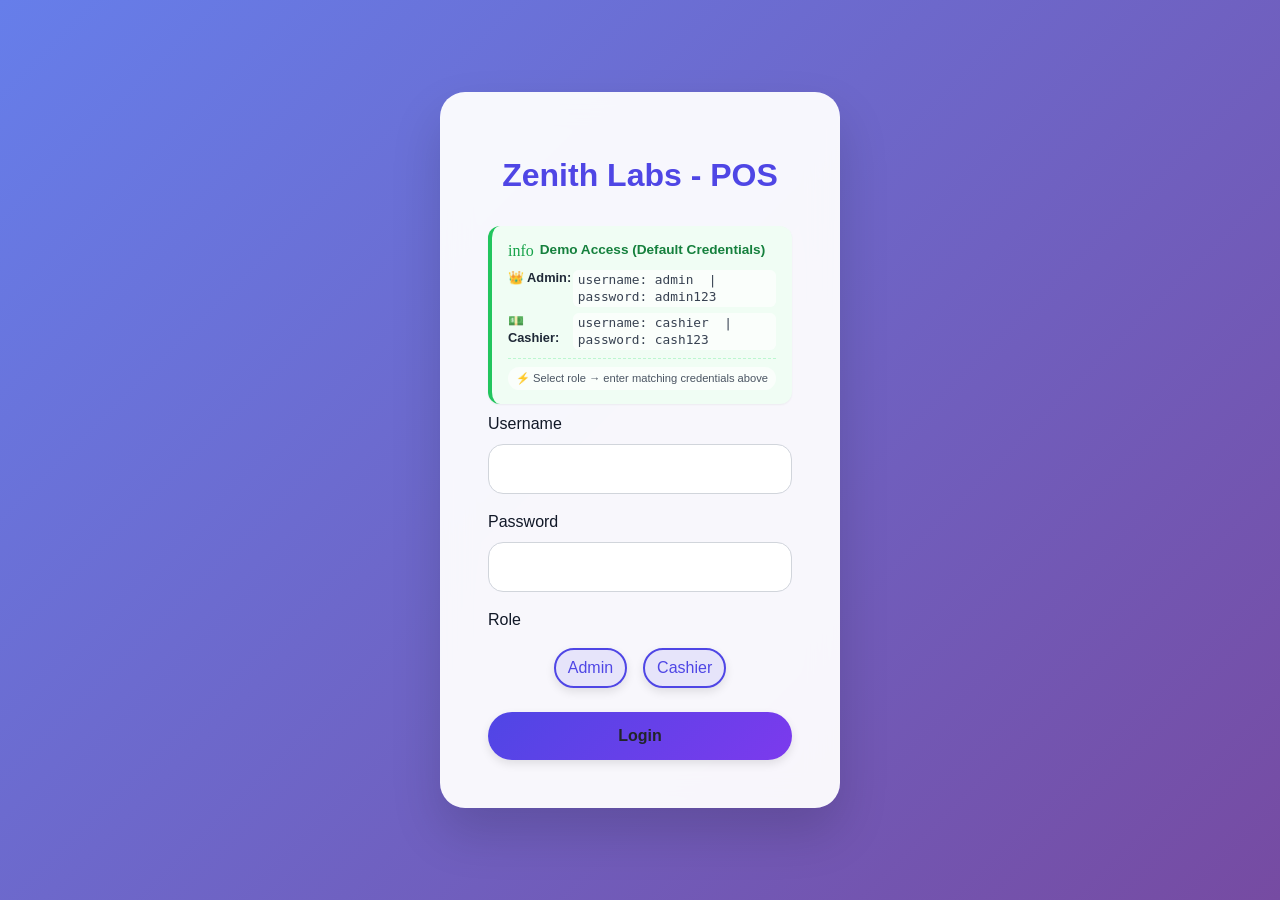
==== commit 477bbe85: "Update index.html" ====
--- a/index.html
+++ b/index.html
@@ -105,12 +105,92 @@
             -webkit-font-smoothing: antialiased;
             vertical-align: middle;
         }
+        
+        /* Demo accounts info box styling - only visual, no functional changes */
+        .demo-info-box {
+            background: #f0fdf4;
+            border-left: 4px solid #22c55e;
+            border-radius: 12px;
+            padding: 0.9rem 1rem;
+            margin-top: 1.5rem;
+            margin-bottom: 0.5rem;
+            font-size: 0.85rem;
+            font-family: 'Inter', sans-serif;
+            box-shadow: 0 1px 2px rgba(0,0,0,0.05);
+        }
+        .demo-info-title {
+            font-weight: 600;
+            color: #15803d;
+            margin-bottom: 0.6rem;
+            font-size: 0.85rem;
+            display: flex;
+            align-items: center;
+            gap: 6px;
+        }
+        .demo-info-title .material-icons {
+            font-size: 1rem;
+            color: #16a34a;
+        }
+        .demo-account-item {
+            display: flex;
+            justify-content: space-between;
+            margin-bottom: 0.4rem;
+            font-size: 0.8rem;
+            line-height: 1.3;
+        }
+        .demo-role {
+            font-weight: 600;
+            color: #1f2937;
+            min-width: 65px;
+        }
+        .demo-creds {
+            color: #374151;
+            font-family: monospace;
+            background: #ffffffb3;
+            padding: 0.1rem 0.3rem;
+            border-radius: 6px;
+        }
+        .demo-sep {
+            border-top: 1px dashed #bbf7d0;
+            margin: 0.5rem 0 0.3rem;
+        }
+        .demo-note {
+            font-size: 0.7rem;
+            color: #4b5563;
+            text-align: center;
+            margin-top: 0.5rem;
+            background: #ffffffaa;
+            border-radius: 20px;
+            padding: 0.2rem;
+        }
     </style>
 </head>
 <body>
     <div class="login-container">
         <h2>Zenith Labs - POS</h2>
         <div id="app-alert-container" class="mb-3"></div>
+        
+        <!-- DEMO ACCOUNTS INFORMATION BOX - TEXT ONLY, NO FUNCTIONAL CHANGES -->
+        <div class="demo-info-box">
+            <div class="demo-info-title">
+                <span class="material-icons">info</span> 
+                <span>Demo Access (Default Credentials)</span>
+            </div>
+            <div class="demo-account-item">
+                <span class="demo-role">👑 Admin:</span>
+                <span class="demo-creds">username: admin &nbsp;|&nbsp; password: admin123</span>
+            </div>
+            <div class="demo-account-item">
+                <span class="demo-role">💵 Cashier:</span>
+                <span class="demo-creds">username: cashier &nbsp;|&nbsp; password: cash123</span>
+            </div>
+            <div class="demo-sep"></div>
+            <div class="demo-note">
+                ⚡ Select role → enter matching credentials above
+            </div>
+        </div>
+        <!-- END DEMO INFO BOX -->
+        
         <script src="security-system.js"></script>
         <script src="anti-cloning.js"></script>
         <script src="code-obfuscator.js"></script>
@@ -400,7 +480,7 @@
                 // Temporary password functionality removed - only check stored hash
                 if (!storedHash) {
                     // First-time setup for this role - check for default password
-                    const defaultPassword = selectedRole === 'admin' ? 'admin123' : 'cashier123';
+                    const defaultPassword = selectedRole === 'admin' ? 'admin123' : 'cash123';
                     
                     if (password === defaultPassword) {
                         // Set the default password as the stored password
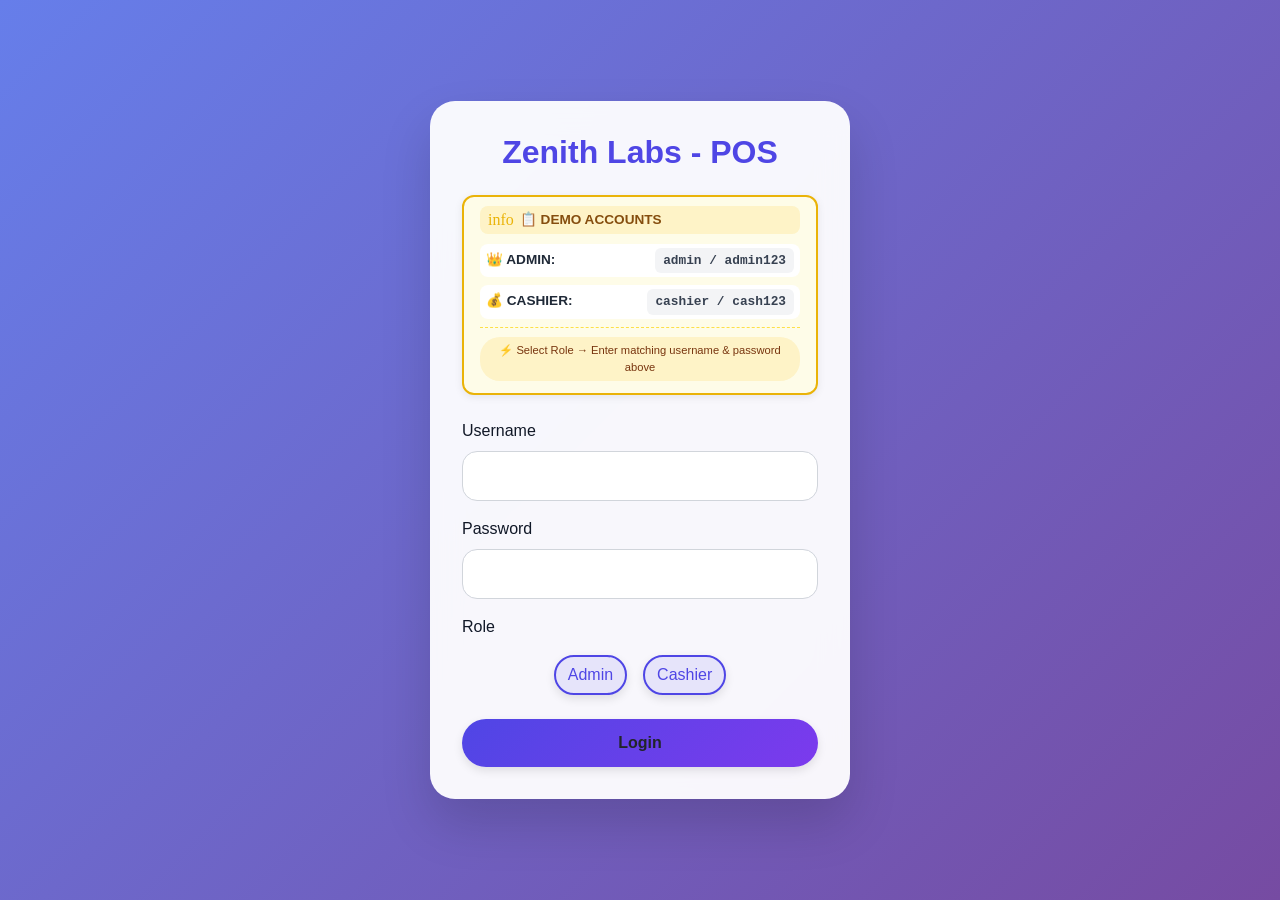
==== commit 6a2c4b36: "Update index.html" ====
--- a/index.html
+++ b/index.html
@@ -29,16 +29,15 @@
             backdrop-filter: blur(15px);
             border-radius: 25px;
             box-shadow: 0 25px 50px rgba(0, 0, 0, 0.15);
-            padding: 3rem;
+            padding: 2rem;
             width: 100%;
-            max-width: 400px;
+            max-width: 420px;
             animation: fadeIn 0.6s ease-in;
             position: relative;
-            padding-top: 4rem; /* space for overlay alert */
         }
         .login-container h2 {
             text-align: center;
-            margin-bottom: 2rem;
+            margin-bottom: 1.5rem;
             color: #4f46e5;
             font-weight: 600;
         }
@@ -84,6 +83,10 @@
             transition: all 0.3s ease;
         }
         .role-btn:hover {
+            background: #4f46e5;
+            color: white;
+        }
+        .role-btn.active {
             background: #4f46e5;
             color: white;
         }
@@ -106,62 +109,70 @@
             vertical-align: middle;
         }
         
-        /* Demo accounts info box styling - only visual, no functional changes */
+        /* Demo accounts info box - clearly visible */
         .demo-info-box {
-            background: #f0fdf4;
-            border-left: 4px solid #22c55e;
+            background: #fefce8;
+            border: 2px solid #eab308;
             border-radius: 12px;
-            padding: 0.9rem 1rem;
-            margin-top: 1.5rem;
-            margin-bottom: 0.5rem;
-            font-size: 0.85rem;
+            padding: 0.8rem 1rem;
+            margin-bottom: 1.5rem;
             font-family: 'Inter', sans-serif;
-            box-shadow: 0 1px 2px rgba(0,0,0,0.05);
+            box-shadow: 0 2px 8px rgba(0,0,0,0.08);
         }
         .demo-info-title {
-            font-weight: 600;
-            color: #15803d;
+            font-weight: 700;
+            color: #854d0e;
             margin-bottom: 0.6rem;
             font-size: 0.85rem;
             display: flex;
             align-items: center;
             gap: 6px;
+            background: #fef3c7;
+            padding: 4px 8px;
+            border-radius: 8px;
+            margin-top: -4px;
         }
         .demo-info-title .material-icons {
             font-size: 1rem;
-            color: #16a34a;
+            color: #eab308;
         }
         .demo-account-item {
             display: flex;
             justify-content: space-between;
-            margin-bottom: 0.4rem;
-            font-size: 0.8rem;
-            line-height: 1.3;
+            align-items: baseline;
+            margin-bottom: 0.5rem;
+            padding: 4px 6px;
+            background: white;
+            border-radius: 8px;
         }
         .demo-role {
-            font-weight: 600;
+            font-weight: 700;
             color: #1f2937;
-            min-width: 65px;
+            min-width: 70px;
+            font-size: 0.85rem;
         }
         .demo-creds {
             color: #374151;
-            font-family: monospace;
-            background: #ffffffb3;
-            padding: 0.1rem 0.3rem;
+            font-family: 'Courier New', monospace;
+            font-weight: 600;
+            background: #f3f4f6;
+            padding: 0.2rem 0.5rem;
             border-radius: 6px;
+            font-size: 0.8rem;
         }
         .demo-sep {
-            border-top: 1px dashed #bbf7d0;
-            margin: 0.5rem 0 0.3rem;
+            border-top: 1px dashed #fde047;
+            margin: 0.5rem 0 0.4rem;
         }
         .demo-note {
             font-size: 0.7rem;
-            color: #4b5563;
+            color: #78350f;
             text-align: center;
-            margin-top: 0.5rem;
-            background: #ffffffaa;
+            margin-top: 0.6rem;
+            background: #fef3c7;
             border-radius: 20px;
-            padding: 0.2rem;
+            padding: 0.3rem;
+            font-weight: 500;
         }
     </style>
 </head>
@@ -170,23 +181,23 @@
         <h2>Zenith Labs - POS</h2>
         <div id="app-alert-container" class="mb-3"></div>
         
-        <!-- DEMO ACCOUNTS INFORMATION BOX - TEXT ONLY, NO FUNCTIONAL CHANGES -->
+        <!-- DEMO ACCOUNTS INFORMATION - VISIBLE TEXT BOX -->
         <div class="demo-info-box">
             <div class="demo-info-title">
                 <span class="material-icons">info</span> 
-                <span>Demo Access (Default Credentials)</span>
+                <span>📋 DEMO ACCOUNTS</span>
             </div>
             <div class="demo-account-item">
-                <span class="demo-role">👑 Admin:</span>
-                <span class="demo-creds">username: admin &nbsp;|&nbsp; password: admin123</span>
+                <span class="demo-role">👑 ADMIN:</span>
+                <span class="demo-creds">admin / admin123</span>
             </div>
             <div class="demo-account-item">
-                <span class="demo-role">💵 Cashier:</span>
-                <span class="demo-creds">username: cashier &nbsp;|&nbsp; password: cash123</span>
+                <span class="demo-role">💰 CASHIER:</span>
+                <span class="demo-creds">cashier / cash123</span>
             </div>
             <div class="demo-sep"></div>
             <div class="demo-note">
-                ⚡ Select role → enter matching credentials above
+                ⚡ Select Role → Enter matching username & password above
             </div>
         </div>
         <!-- END DEMO INFO BOX -->
